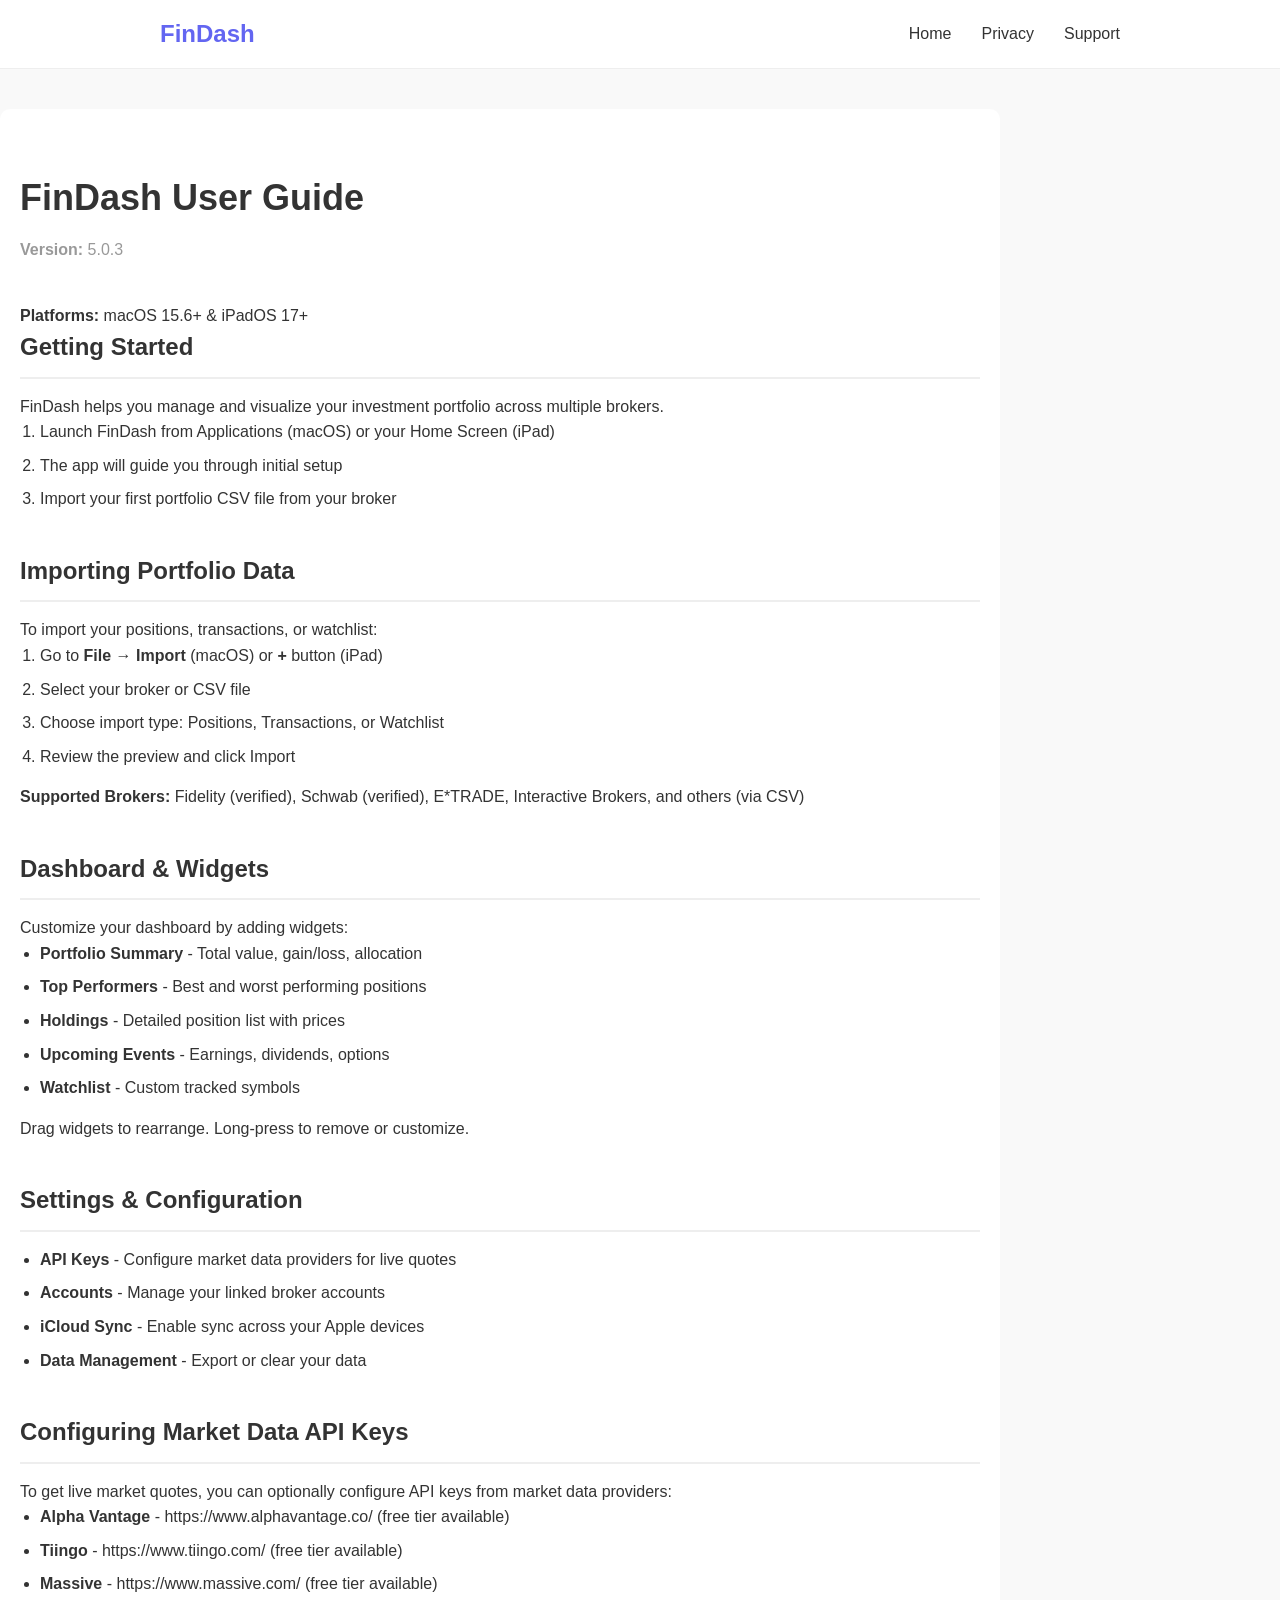
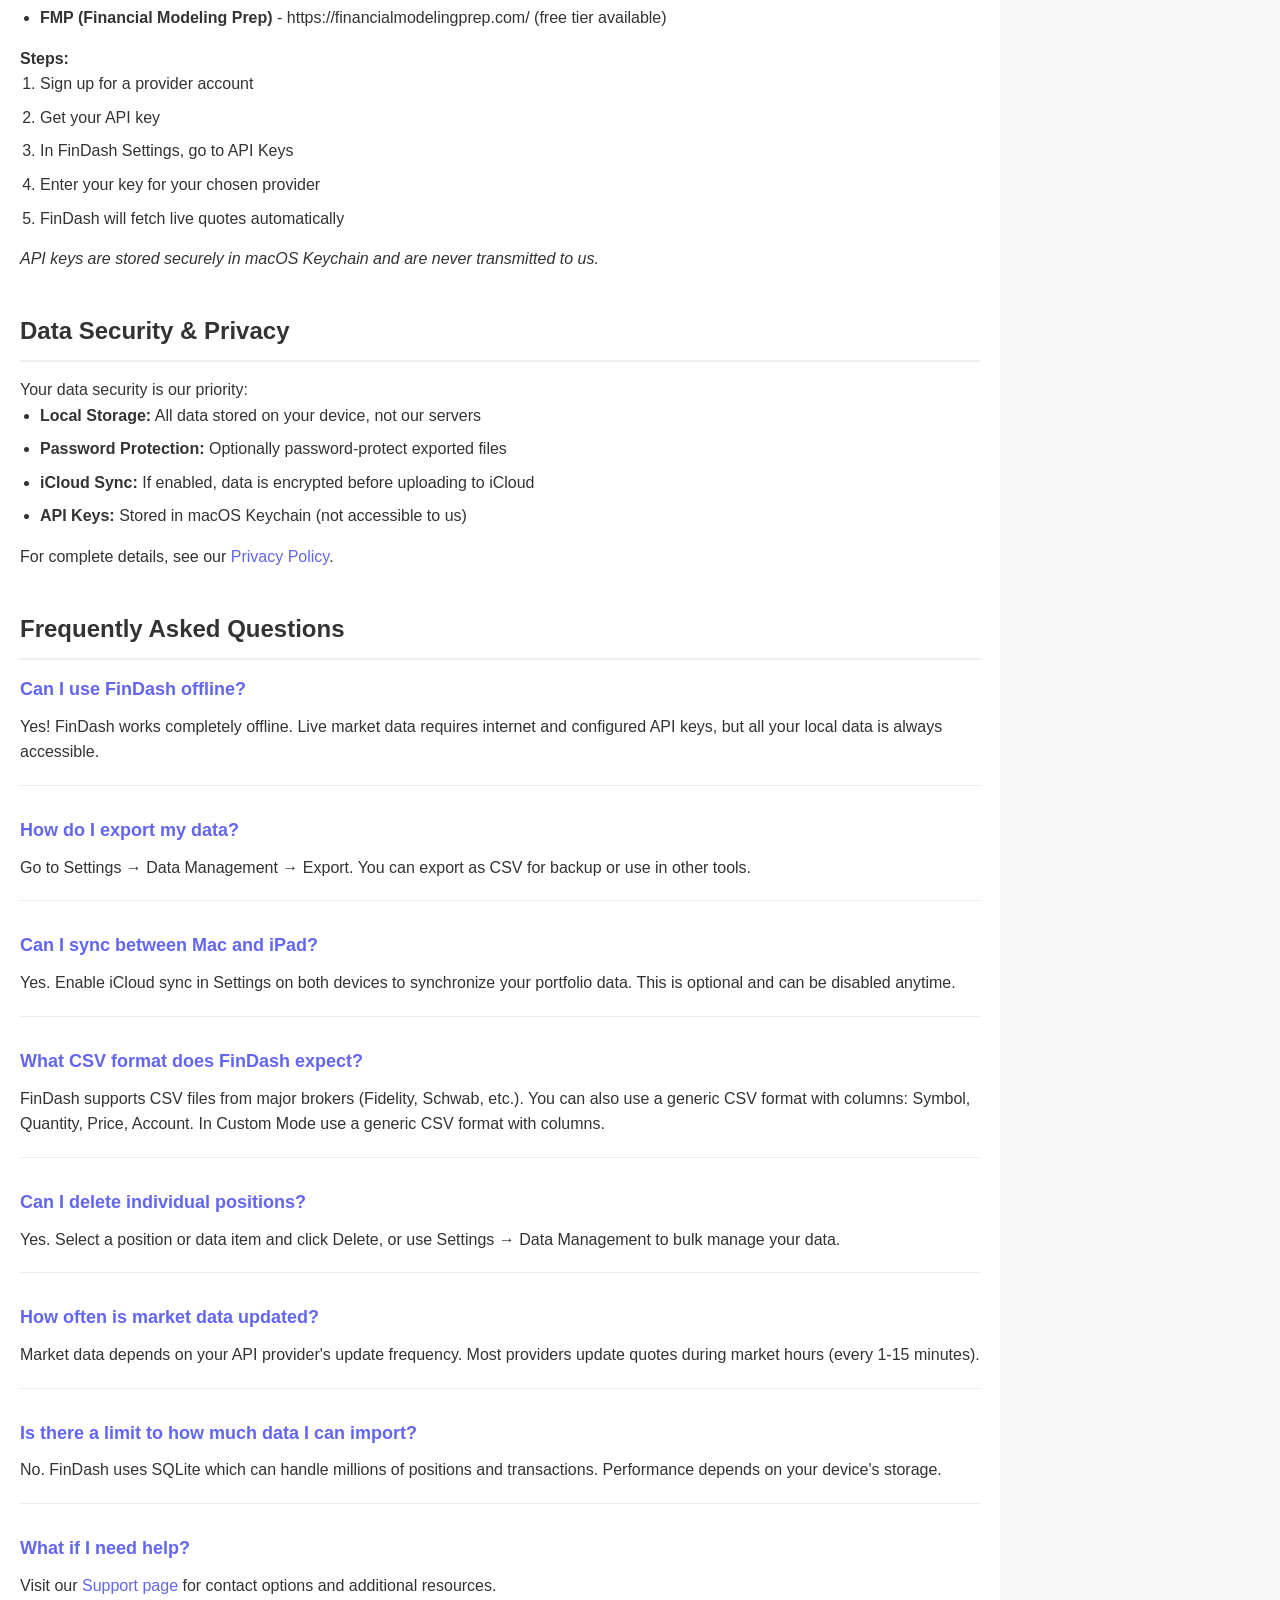
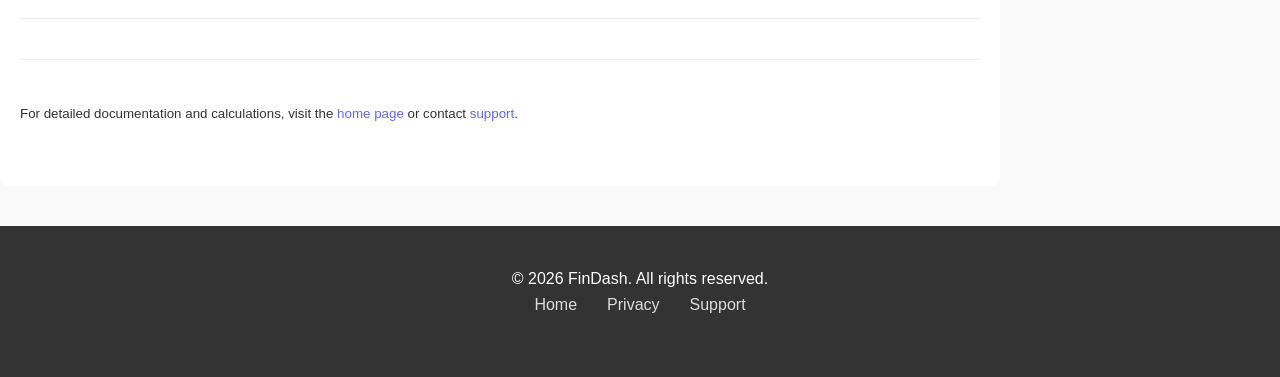
==== docs/guide.html @ 758f81ea "FinDash website" ====
<!DOCTYPE html>
<html lang="en">
<head>
    <meta charset="UTF-8">
    <meta name="viewport" content="width=device-width, initial-scale=1.0">
    <title>User Guide - FinDash</title>
    <link rel="icon" type="image/png" href="assets/findash-icon.png">
    <link rel="stylesheet" href="style.css">
</head>
<body>
    <nav class="navbar">
        <div class="container">
            <h1 class="logo"><a href="index.html">FinDash</a></h1>
            <ul class="nav-links">
                <li><a href="index.html">Home</a></li>
                <li><a href="privacy.html">Privacy</a></li>
                <li><a href="support.html">Support</a></li>
            </ul>
        </div>
    </nav>

    <main class="container content">
        <h1>FinDash User Guide</h1>
        <p><strong>Version:</strong> 5.0.3</p>
        <p><strong>Platforms:</strong> macOS 15.6+ &amp; iPadOS 17+</p>

        <section id="getting-started">
            <h2>Getting Started</h2>
            <p>FinDash helps you manage and visualize your investment portfolio across multiple brokers.</p>
            <ol>
                <li>Launch FinDash from Applications (macOS) or your Home Screen (iPad)</li>
                <li>The app will guide you through initial setup</li>
                <li>Import your first portfolio CSV file from your broker</li>
            </ol>
        </section>

        <section id="importing">
            <h2>Importing Portfolio Data</h2>
            <p>To import your positions, transactions, or watchlist:</p>
            <ol>
                <li>Go to <strong>File → Import</strong> (macOS) or <strong>+</strong> button (iPad)</li>
                <li>Select your broker or CSV file</li>
                <li>Choose import type: Positions, Transactions, or Watchlist</li>
                <li>Review the preview and click Import</li>
            </ol>
            <p><strong>Supported Brokers:</strong> Fidelity (verified), Schwab (verified), E*TRADE, Interactive Brokers, and others (via CSV)</p>
        </section>

        <section id="dashboard">
            <h2>Dashboard & Widgets</h2>
            <p>Customize your dashboard by adding widgets:</p>
            <ul>
                <li><strong>Portfolio Summary</strong> - Total value, gain/loss, allocation</li>
                <li><strong>Top Performers</strong> - Best and worst performing positions</li>
                <li><strong>Holdings</strong> - Detailed position list with prices</li>
                <li><strong>Upcoming Events</strong> - Earnings, dividends, options</li>
                <li><strong>Watchlist</strong> - Custom tracked symbols</li>
            </ul>
            <p>Drag widgets to rearrange. Long-press to remove or customize.</p>
        </section>

        <section id="settings">
            <h2>Settings & Configuration</h2>
            <ul>
                <li><strong>API Keys</strong> - Configure market data providers for live quotes</li>
                <li><strong>Accounts</strong> - Manage your linked broker accounts</li>
                <li><strong>iCloud Sync</strong> - Enable sync across your Apple devices</li>
                <li><strong>Data Management</strong> - Export or clear your data</li>
            </ul>
        </section>

        <section id="api-keys">
            <h2>Configuring Market Data API Keys</h2>
            <p>To get live market quotes, you can optionally configure API keys from market data providers:</p>
            <ul>
                <li><strong>Alpha Vantage</strong> - https://www.alphavantage.co/ (free tier available)</li>
                <li><strong>Tiingo</strong> - https://www.tiingo.com/ (free tier available)</li>
                <li><strong>Massive</strong> - https://www.massive.com/ (free tier available)</li>
                <li><strong>FMP (Financial Modeling Prep)</strong> - https://financialmodelingprep.com/ (free tier available)</li>
            </ul>
            <p><strong>Steps:</strong></p>
            <ol>
                <li>Sign up for a provider account</li>
                <li>Get your API key</li>
                <li>In FinDash Settings, go to API Keys</li>
                <li>Enter your key for your chosen provider</li>
                <li>FinDash will fetch live quotes automatically</li>
            </ol>
            <p><em>API keys are stored securely in macOS Keychain and are never transmitted to us.</em></p>
        </section>

        <section id="data-security">
            <h2>Data Security & Privacy</h2>
            <p>Your data security is our priority:</p>
            <ul>
                <li><strong>Local Storage:</strong> All data stored on your device, not our servers</li>
                <li><strong>Password Protection:</strong> Optionally password-protect exported files</li>
                <li><strong>iCloud Sync:</strong> If enabled, data is encrypted before uploading to iCloud</li>
                <li><strong>API Keys:</strong> Stored in macOS Keychain (not accessible to us)</li>
            </ul>
            <p>For complete details, see our <a href="privacy.html">Privacy Policy</a>.</p>
        </section>

        <section id="faq">
            <h2>Frequently Asked Questions</h2>

            <div class="faq-item">
                <h3>Can I use FinDash offline?</h3>
                <p>Yes! FinDash works completely offline. Live market data requires internet and configured API keys, but all your local data is always accessible.</p>
            </div>

            <div class="faq-item">
                <h3>How do I export my data?</h3>
                <p>Go to Settings → Data Management → Export. You can export as CSV for backup or use in other tools.</p>
            </div>

            <div class="faq-item">
                <h3>Can I sync between Mac and iPad?</h3>
                <p>Yes. Enable iCloud sync in Settings on both devices to synchronize your portfolio data. This is optional and can be disabled anytime.</p>
            </div>

            <div class="faq-item">
                <h3>What CSV format does FinDash expect?</h3>
                <p>FinDash supports CSV files from major brokers (Fidelity, Schwab, etc.). You can also use a generic CSV format with columns: Symbol, Quantity, Price, Account. In Custom Mode use a generic CSV format with columns.</p>
            </div>

            <div class="faq-item">
                <h3>Can I delete individual positions?</h3>
                <p>Yes. Select a position or data item and click Delete, or use Settings → Data Management to bulk manage your data.</p>
            </div>

            <div class="faq-item">
                <h3>How often is market data updated?</h3>
                <p>Market data depends on your API provider's update frequency. Most providers update quotes during market hours (every 1-15 minutes).</p>
            </div>

            <div class="faq-item">
                <h3>Is there a limit to how much data I can import?</h3>
                <p>No. FinDash uses SQLite which can handle millions of positions and transactions. Performance depends on your device's storage.</p>
            </div>

            <div class="faq-item">
                <h3>What if I need help?</h3>
                <p>Visit our <a href="support.html">Support page</a> for contact options and additional resources.</p>
            </div>
        </section>

        <hr>

        <p><small>For detailed documentation and calculations, visit the <a href="index.html">home page</a> or contact <a href="support.html">support</a>.</small></p>
    </main>

    <footer>
        <div class="container">
            <p>&copy; 2026 FinDash. All rights reserved.</p>
            <ul class="footer-links">
                <li><a href="index.html">Home</a></li>
                <li><a href="privacy.html">Privacy</a></li>
                <li><a href="support.html">Support</a></li>
            </ul>
        </div>
    </footer>
</body>
</html>
---- docs/style.css ----
/* Reset & Base Styles */
* {
    margin: 0;
    padding: 0;
    box-sizing: border-box;
}

body {
    font-family: -apple-system, BlinkMacSystemFont, 'Segoe UI', Roboto, sans-serif;
    line-height: 1.6;
    color: #333;
    background-color: #f9f9f9;
}

a {
    color: #6366f1;
    text-decoration: none;
}

a:hover {
    text-decoration: underline;
}

/* Container */
.container {
    max-width: 1000px;
    margin: 0 auto;
    padding: 0 20px;
}

/* Navbar */
.navbar {
    background: white;
    border-bottom: 1px solid #eee;
    position: sticky;
    top: 0;
    z-index: 100;
}

.navbar .container {
    display: flex;
    justify-content: space-between;
    align-items: center;
    padding: 15px 20px;
}

.navbar .logo {
    font-size: 24px;
    font-weight: 600;
    color: #6366f1;
}

.navbar .logo a {
    color: #6366f1;
}

.nav-links {
    display: flex;
    list-style: none;
    gap: 30px;
}

.nav-links a {
    color: #333;
    font-weight: 500;
}

/* Hero Section */
.hero {
    background: linear-gradient(135deg, #6366f1, #8b5cf6);
    color: white;
    padding: 80px 20px;
    text-align: center;
}

.hero .container {
    display: flex;
    flex-direction: column;
    align-items: center;
    gap: 20px;
}

.hero .icon {
    width: 120px;
    height: 120px;
    border-radius: 20px;
}

.hero h1 {
    font-size: 48px;
    margin: 0;
}

.hero .tagline {
    font-size: 24px;
    margin: 10px 0;
    opacity: 0.95;
}

.hero .subtitle {
    font-size: 18px;
    opacity: 0.85;
}

/* CTA Buttons */
.cta-buttons,
.download-buttons {
    display: flex;
    gap: 15px;
    margin-top: 30px;
    justify-content: center;
    flex-wrap: wrap;
}

.btn {
    padding: 12px 30px;
    border-radius: 6px;
    font-weight: 600;
    font-size: 16px;
    cursor: pointer;
    border: none;
    display: inline-block;
    transition: all 0.3s ease;
}

.btn-primary {
    background: white;
    color: #6366f1;
}

.btn-primary:hover {
    background: #f0f0f0;
    text-decoration: none;
}

.btn-secondary {
    background: transparent;
    color: white;
    border: 2px solid white;
}

.btn-secondary:hover {
    background: rgba(255, 255, 255, 0.1);
    text-decoration: none;
}

/* Features Section */
.features {
    padding: 80px 20px;
    background: white;
}

.features h2,
.download h2 {
    text-align: center;
    font-size: 36px;
    margin-bottom: 50px;
}

.feature-grid {
    display: grid;
    grid-template-columns: repeat(auto-fit, minmax(300px, 1fr));
    gap: 30px;
}

.feature-card {
    background: #f9f9f9;
    padding: 30px;
    border-radius: 10px;
    border-left: 4px solid #6366f1;
}

.feature-card h3 {
    margin-bottom: 15px;
    color: #333;
}

.feature-card p {
    color: #666;
    line-height: 1.6;
}

/* Download Section */
.download {
    padding: 60px 20px;
    background: linear-gradient(135deg, #f9f9f9, #f0f0f0);
    text-align: center;
}

.download p {
    font-size: 18px;
    margin-bottom: 30px;
    color: #666;
}

.note {
    font-size: 14px;
    color: #999;
    margin-top: 20px;
}

/* Content */
.content {
    padding: 60px 20px;
    background: white;
    margin: 40px 0;
    border-radius: 10px;
}

.content h1 {
    font-size: 36px;
    margin-bottom: 10px;
}

.content > p:first-of-type {
    color: #999;
    margin-bottom: 40px;
}

.content section {
    margin-bottom: 40px;
}

.content h2 {
    font-size: 24px;
    margin-bottom: 15px;
    padding-bottom: 10px;
    border-bottom: 2px solid #eee;
}

.content h3 {
    font-size: 18px;
    margin-top: 20px;
    margin-bottom: 10px;
}

.content ul,
.content ol {
    margin-left: 20px;
    margin-bottom: 15px;
}

.content li {
    margin-bottom: 8px;
}

.content hr {
    border: none;
    border-top: 1px solid #eee;
    margin: 40px 0;
}

/* Contact Form */
.contact-form {
    background: #f9f9f9;
    padding: 30px;
    border-radius: 10px;
    max-width: 600px;
}

.form-group {
    margin-bottom: 20px;
    display: flex;
    flex-direction: column;
}

.form-group label {
    font-weight: 600;
    margin-bottom: 8px;
    color: #333;
}

.form-group input,
.form-group textarea {
    padding: 10px 15px;
    border: 1px solid #ddd;
    border-radius: 6px;
    font-size: 14px;
    font-family: inherit;
}

.form-group input:focus,
.form-group textarea:focus {
    outline: none;
    border-color: #6366f1;
    box-shadow: 0 0 0 3px rgba(99, 102, 241, 0.1);
}

.contact-form .btn {
    margin-top: 10px;
    align-self: flex-start;
}

/* FAQ */
.faq-item {
    margin-bottom: 30px;
    padding-bottom: 20px;
    border-bottom: 1px solid #eee;
}

.faq-item h3 {
    margin-top: 0;
    color: #6366f1;
}

/* Footer */
footer {
    background: #333;
    color: white;
    padding: 40px 20px;
    text-align: center;
}

footer .container {
    margin-bottom: 20px;
}

.footer-links {
    list-style: none;
    display: flex;
    justify-content: center;
    gap: 30px;
    flex-wrap: wrap;
}

.footer-links a {
    color: #ddd;
}

.footer-links a:hover {
    color: white;
    text-decoration: none;
}

/* Responsive */
@media (max-width: 768px) {
    .navbar .container {
        flex-direction: column;
        gap: 15px;
    }

    .nav-links {
        gap: 15px;
        font-size: 14px;
    }

    .hero h1 {
        font-size: 32px;
    }

    .hero .tagline {
        font-size: 18px;
    }

    .features h2,
    .download h2 {
        font-size: 28px;
    }

    .cta-buttons,
    .download-buttons {
        flex-direction: column;
    }

    .btn {
        width: 100%;
        text-align: center;
    }

    .content h2 {
        font-size: 20px;
    }

    .footer-links {
        gap: 15px;
    }
}
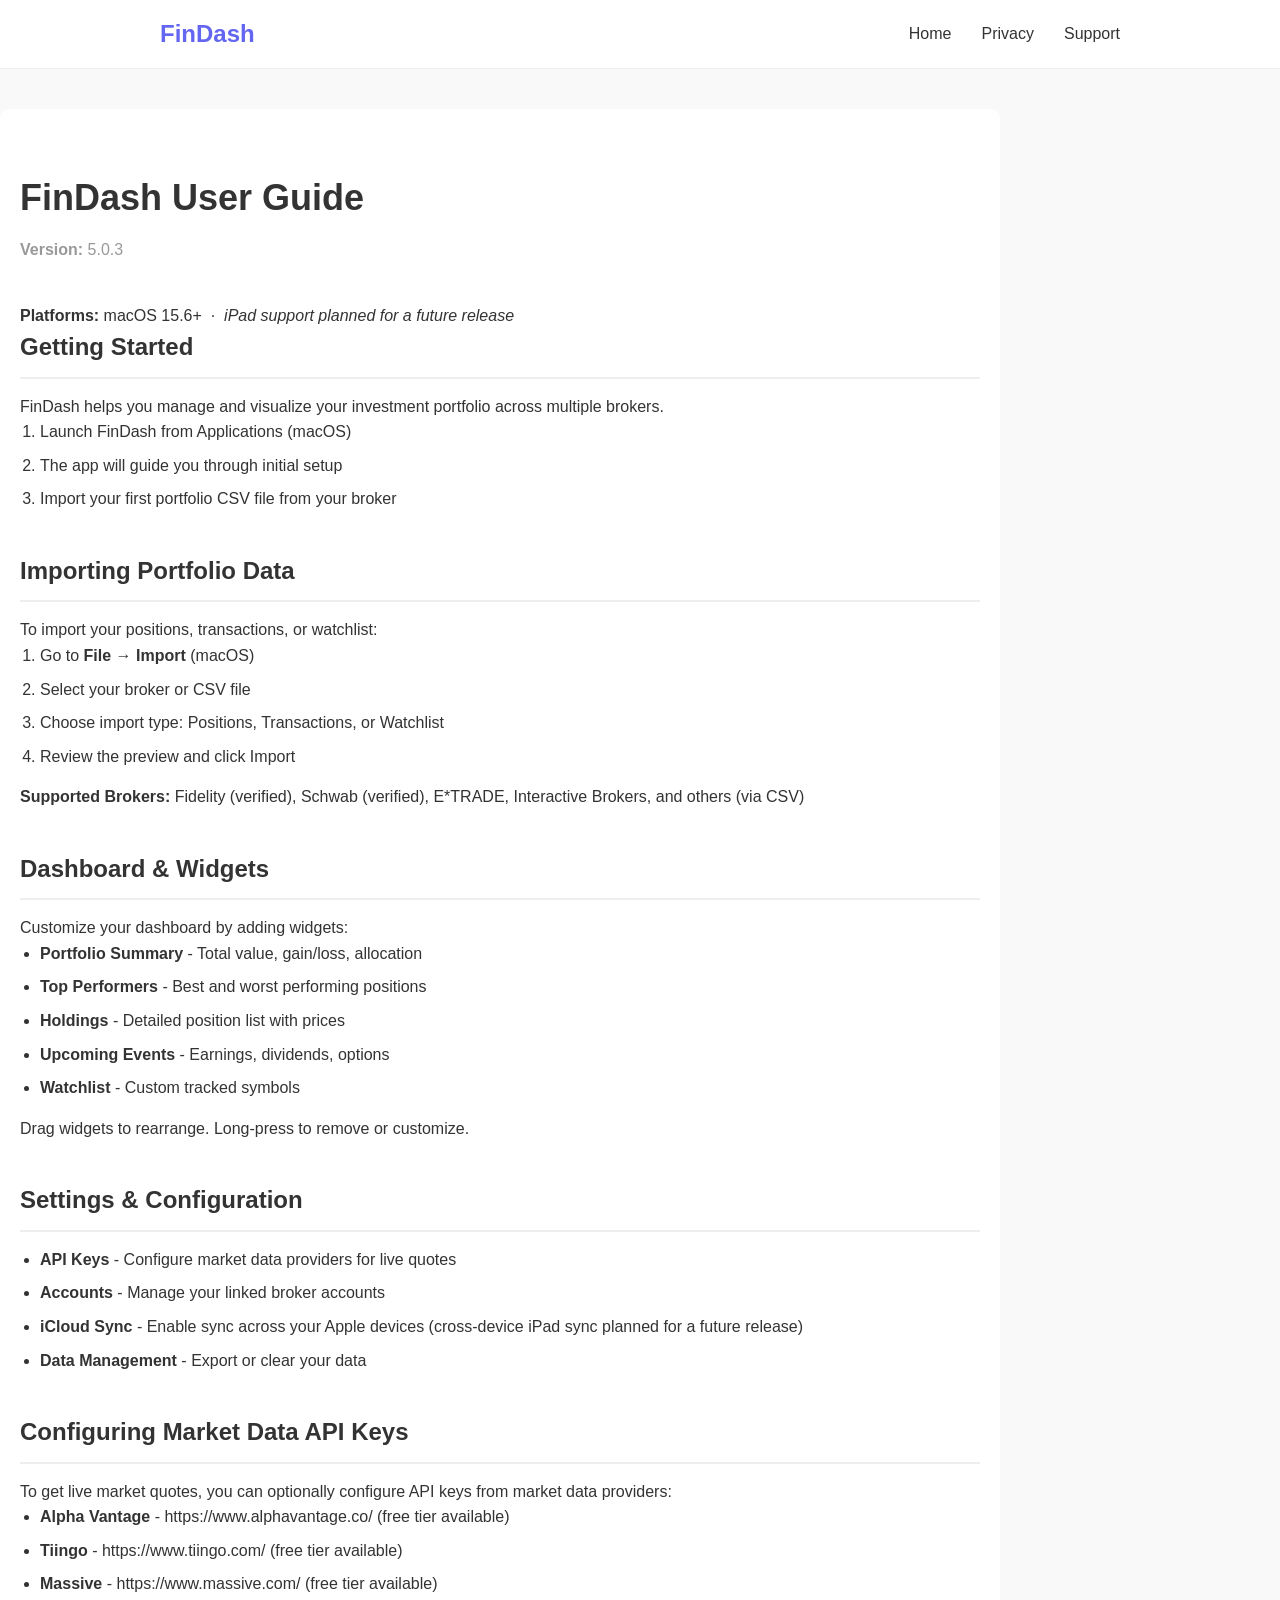
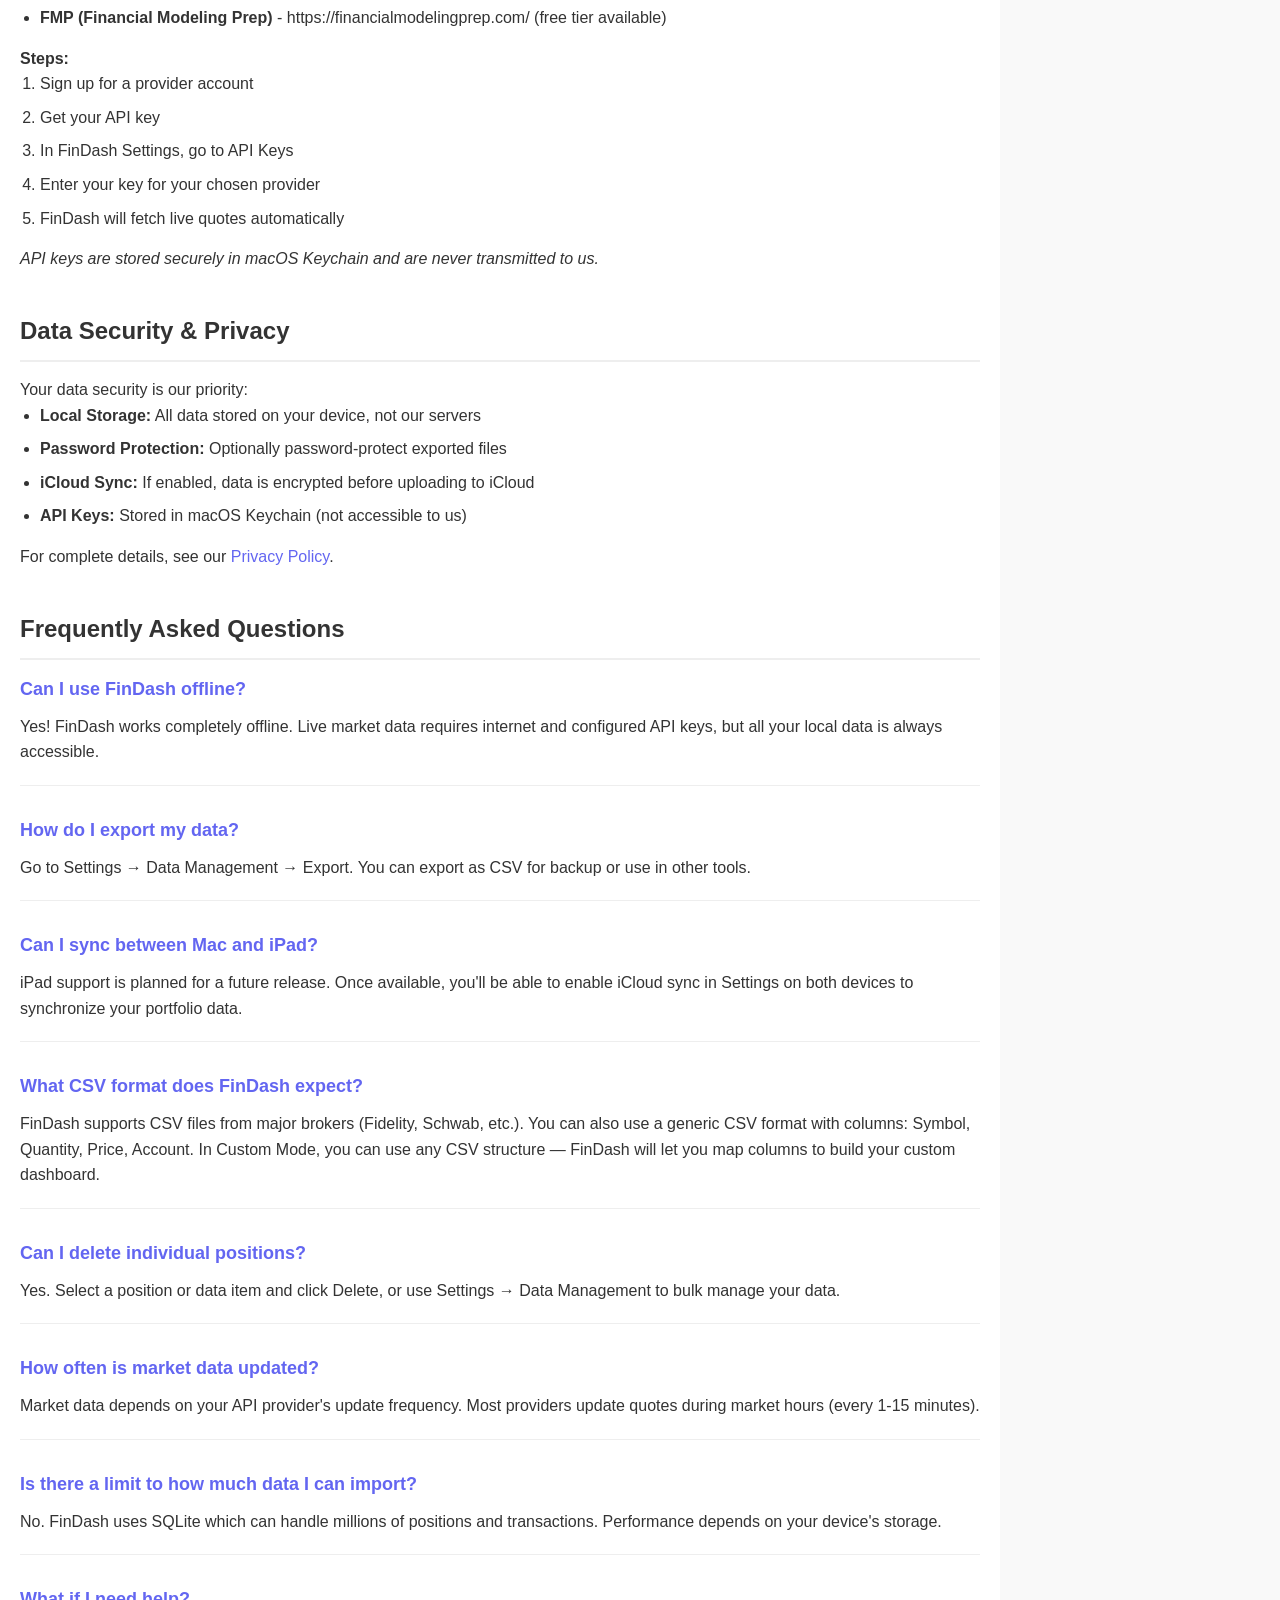
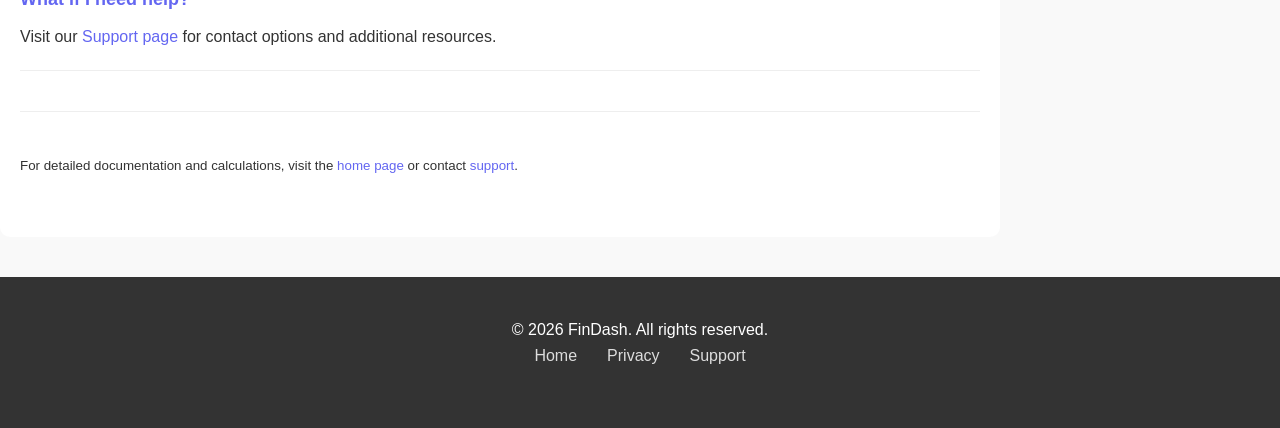
==== commit 02b495df: "Update Site" ====
--- a/docs/guide.html
+++ b/docs/guide.html
@@ -22,13 +22,13 @@
     <main class="container content">
         <h1>FinDash User Guide</h1>
         <p><strong>Version:</strong> 5.0.3</p>
-        <p><strong>Platforms:</strong> macOS 15.6+ &amp; iPadOS 17+</p>
+        <p><strong>Platforms:</strong> macOS 15.6+ &nbsp;·&nbsp; <em>iPad support planned for a future release</em></p>
 
         <section id="getting-started">
             <h2>Getting Started</h2>
             <p>FinDash helps you manage and visualize your investment portfolio across multiple brokers.</p>
             <ol>
-                <li>Launch FinDash from Applications (macOS) or your Home Screen (iPad)</li>
+                <li>Launch FinDash from Applications (macOS)</li>
                 <li>The app will guide you through initial setup</li>
                 <li>Import your first portfolio CSV file from your broker</li>
             </ol>
@@ -38,7 +38,7 @@
             <h2>Importing Portfolio Data</h2>
             <p>To import your positions, transactions, or watchlist:</p>
             <ol>
-                <li>Go to <strong>File → Import</strong> (macOS) or <strong>+</strong> button (iPad)</li>
+                <li>Go to <strong>File → Import</strong> (macOS)</li>
                 <li>Select your broker or CSV file</li>
                 <li>Choose import type: Positions, Transactions, or Watchlist</li>
                 <li>Review the preview and click Import</li>
@@ -64,7 +64,7 @@
             <ul>
                 <li><strong>API Keys</strong> - Configure market data providers for live quotes</li>
                 <li><strong>Accounts</strong> - Manage your linked broker accounts</li>
-                <li><strong>iCloud Sync</strong> - Enable sync across your Apple devices</li>
+                <li><strong>iCloud Sync</strong> - Enable sync across your Apple devices (cross-device iPad sync planned for a future release)</li>
                 <li><strong>Data Management</strong> - Export or clear your data</li>
             </ul>
         </section>
@@ -116,12 +116,12 @@
 
             <div class="faq-item">
                 <h3>Can I sync between Mac and iPad?</h3>
-                <p>Yes. Enable iCloud sync in Settings on both devices to synchronize your portfolio data. This is optional and can be disabled anytime.</p>
+                <p>iPad support is planned for a future release. Once available, you'll be able to enable iCloud sync in Settings on both devices to synchronize your portfolio data.</p>
             </div>
 
             <div class="faq-item">
                 <h3>What CSV format does FinDash expect?</h3>
-                <p>FinDash supports CSV files from major brokers (Fidelity, Schwab, etc.). You can also use a generic CSV format with columns: Symbol, Quantity, Price, Account. In Custom Mode use a generic CSV format with columns.</p>
+                <p>FinDash supports CSV files from major brokers (Fidelity, Schwab, etc.). You can also use a generic CSV format with columns: Symbol, Quantity, Price, Account. In Custom Mode, you can use any CSV structure — FinDash will let you map columns to build your custom dashboard.</p>
             </div>
 
             <div class="faq-item">
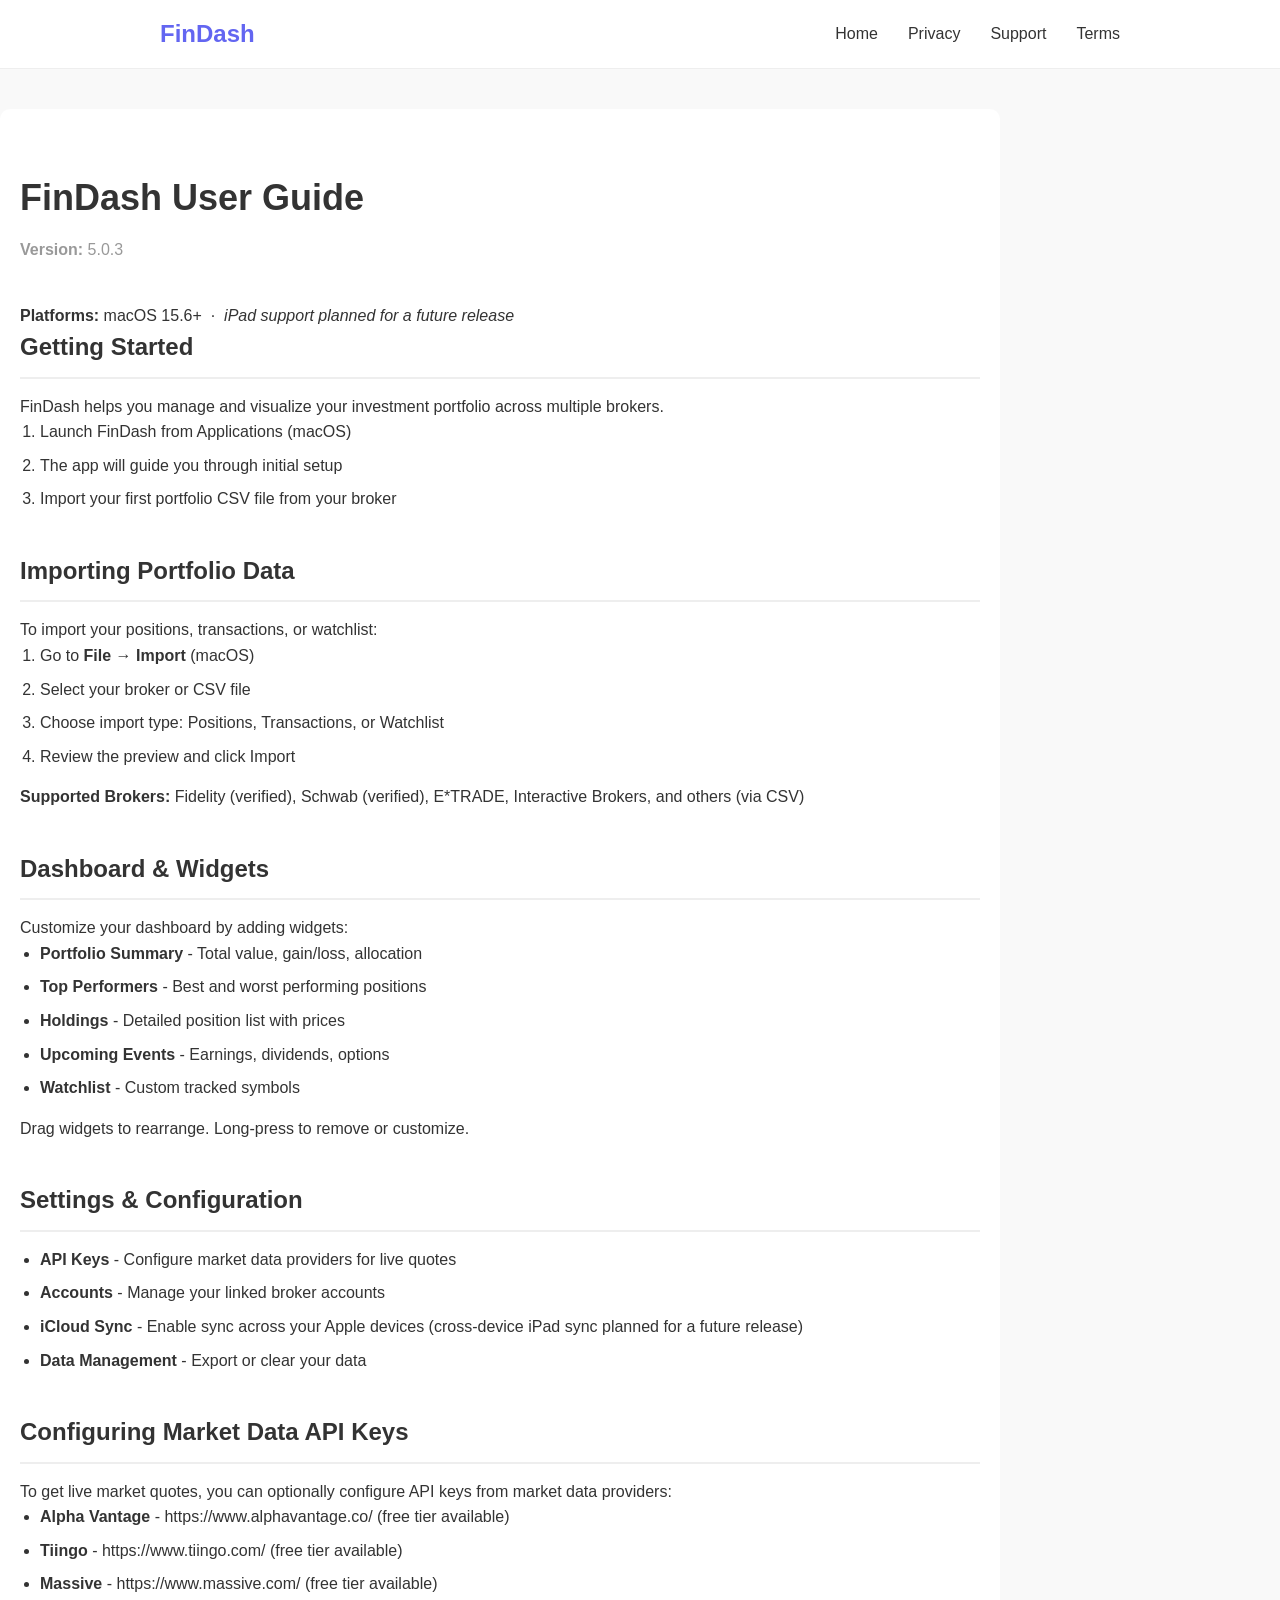
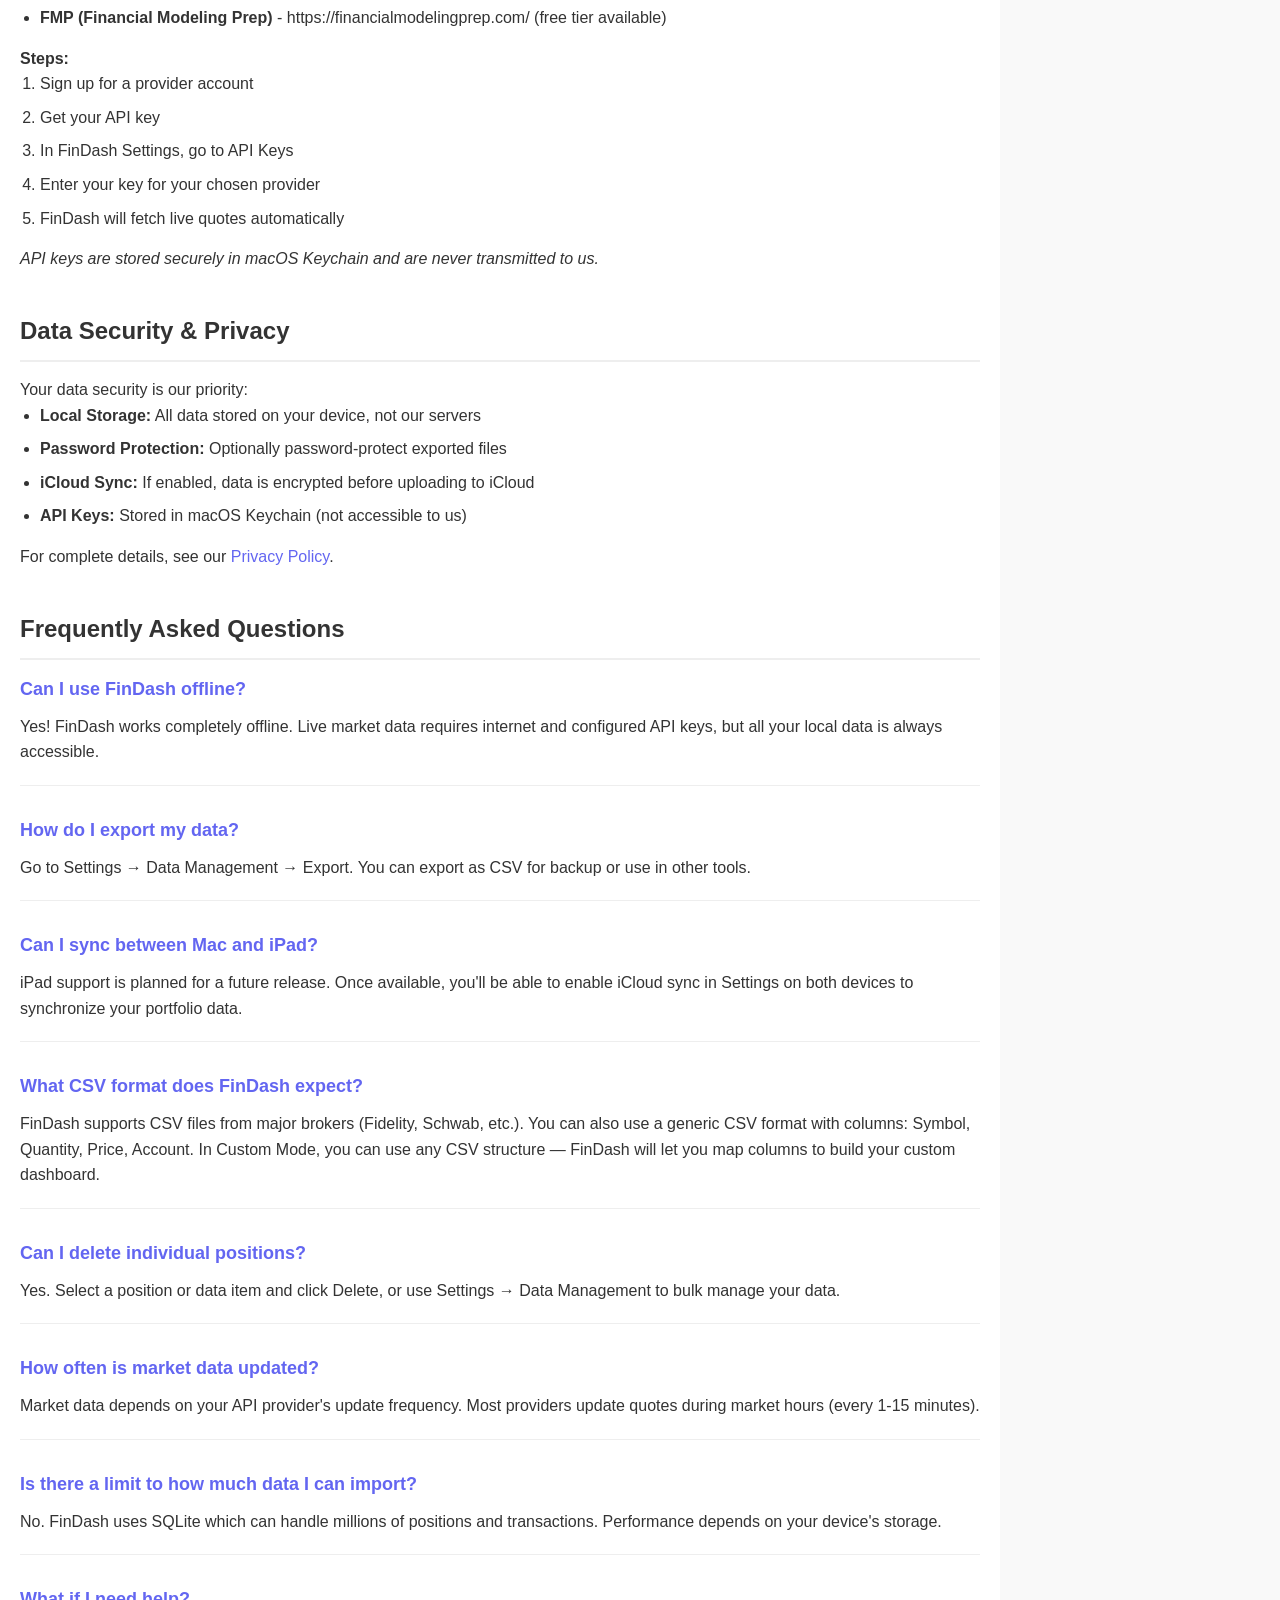
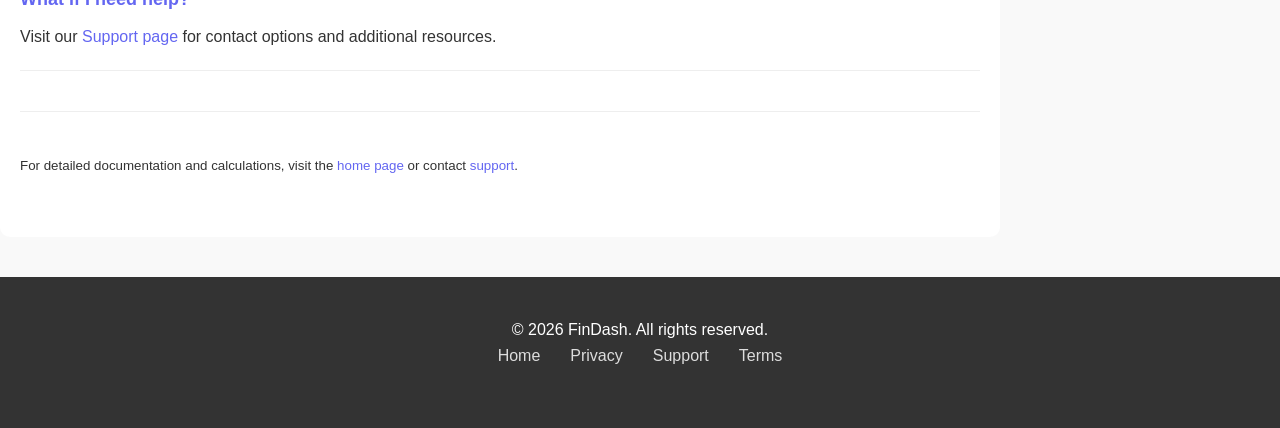
==== commit 69d43d7b: "EULA" ====
--- a/docs/guide.html
+++ b/docs/guide.html
@@ -15,6 +15,7 @@
                 <li><a href="index.html">Home</a></li>
                 <li><a href="privacy.html">Privacy</a></li>
                 <li><a href="support.html">Support</a></li>
+                <li><a href="terms.html">Terms</a></li>
             </ul>
         </div>
     </nav>
@@ -157,6 +158,7 @@
                 <li><a href="index.html">Home</a></li>
                 <li><a href="privacy.html">Privacy</a></li>
                 <li><a href="support.html">Support</a></li>
+                <li><a href="terms.html">Terms</a></li>
             </ul>
         </div>
     </footer>
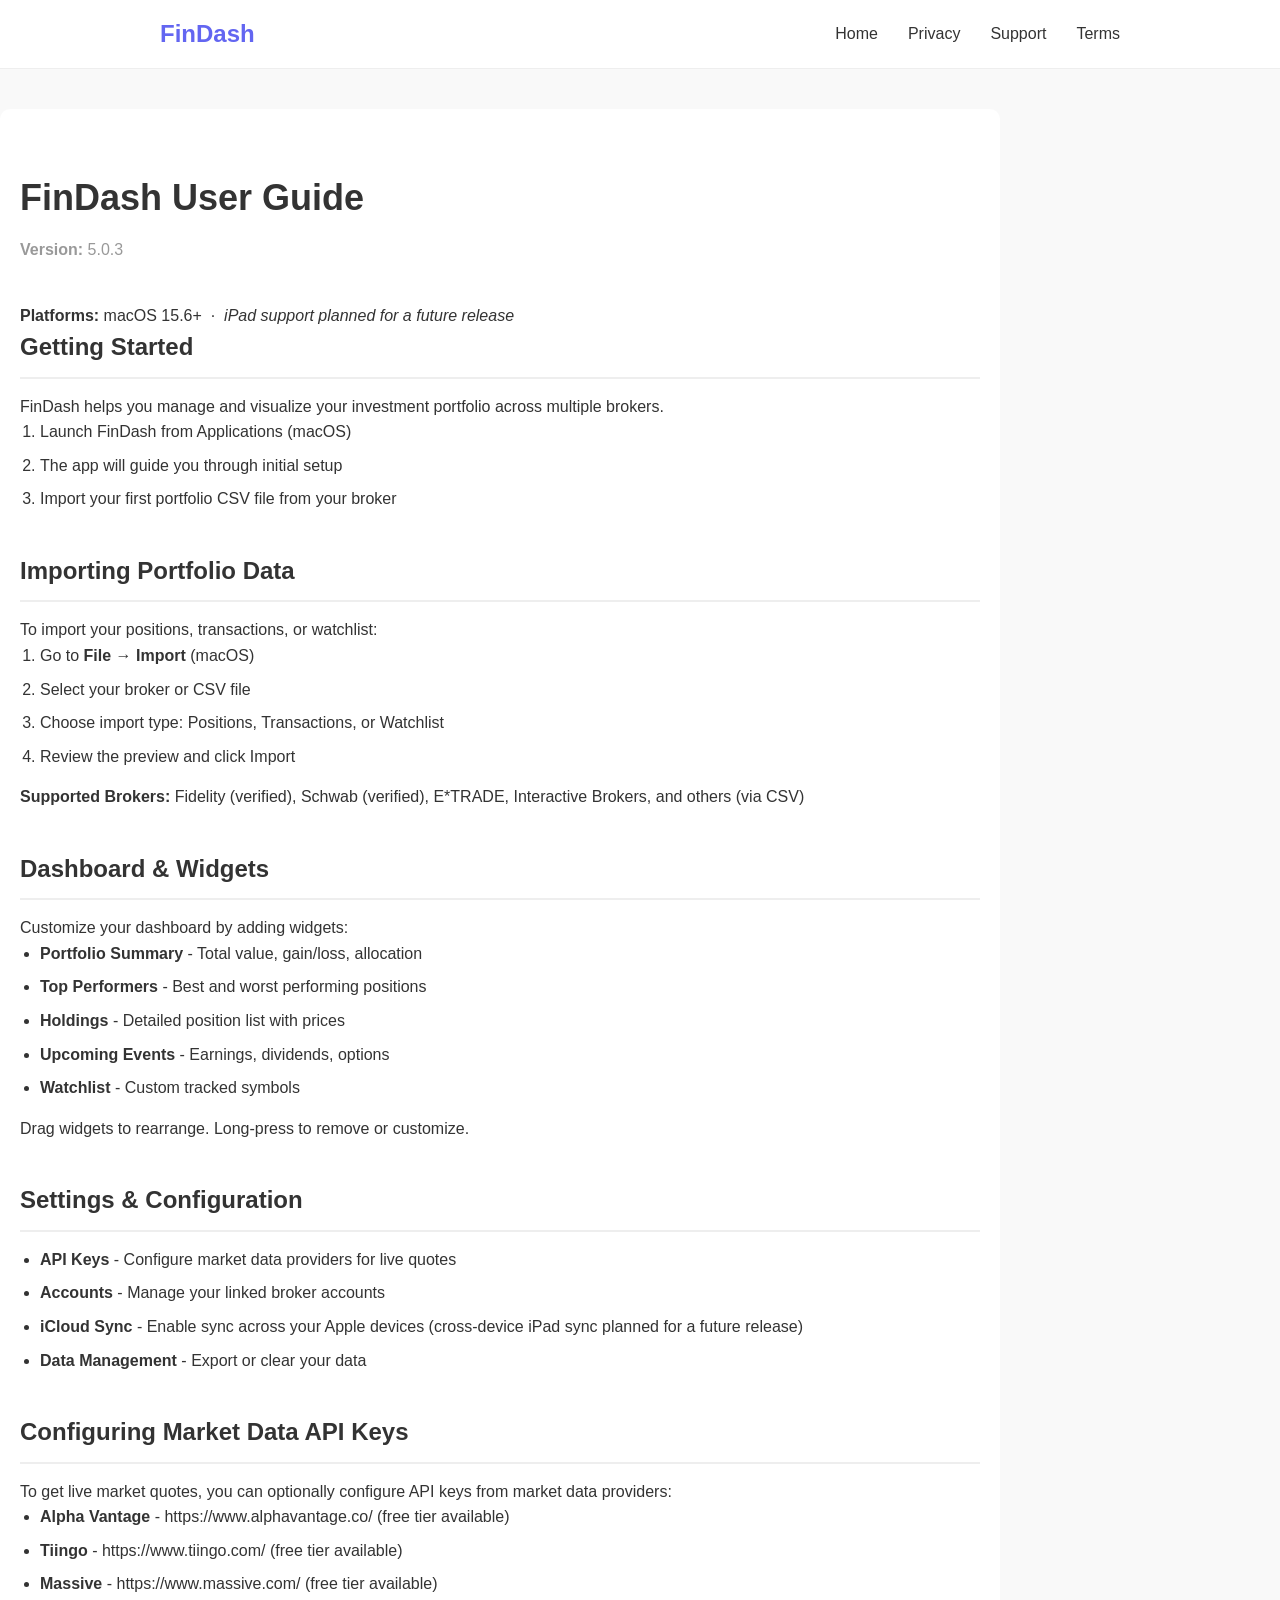
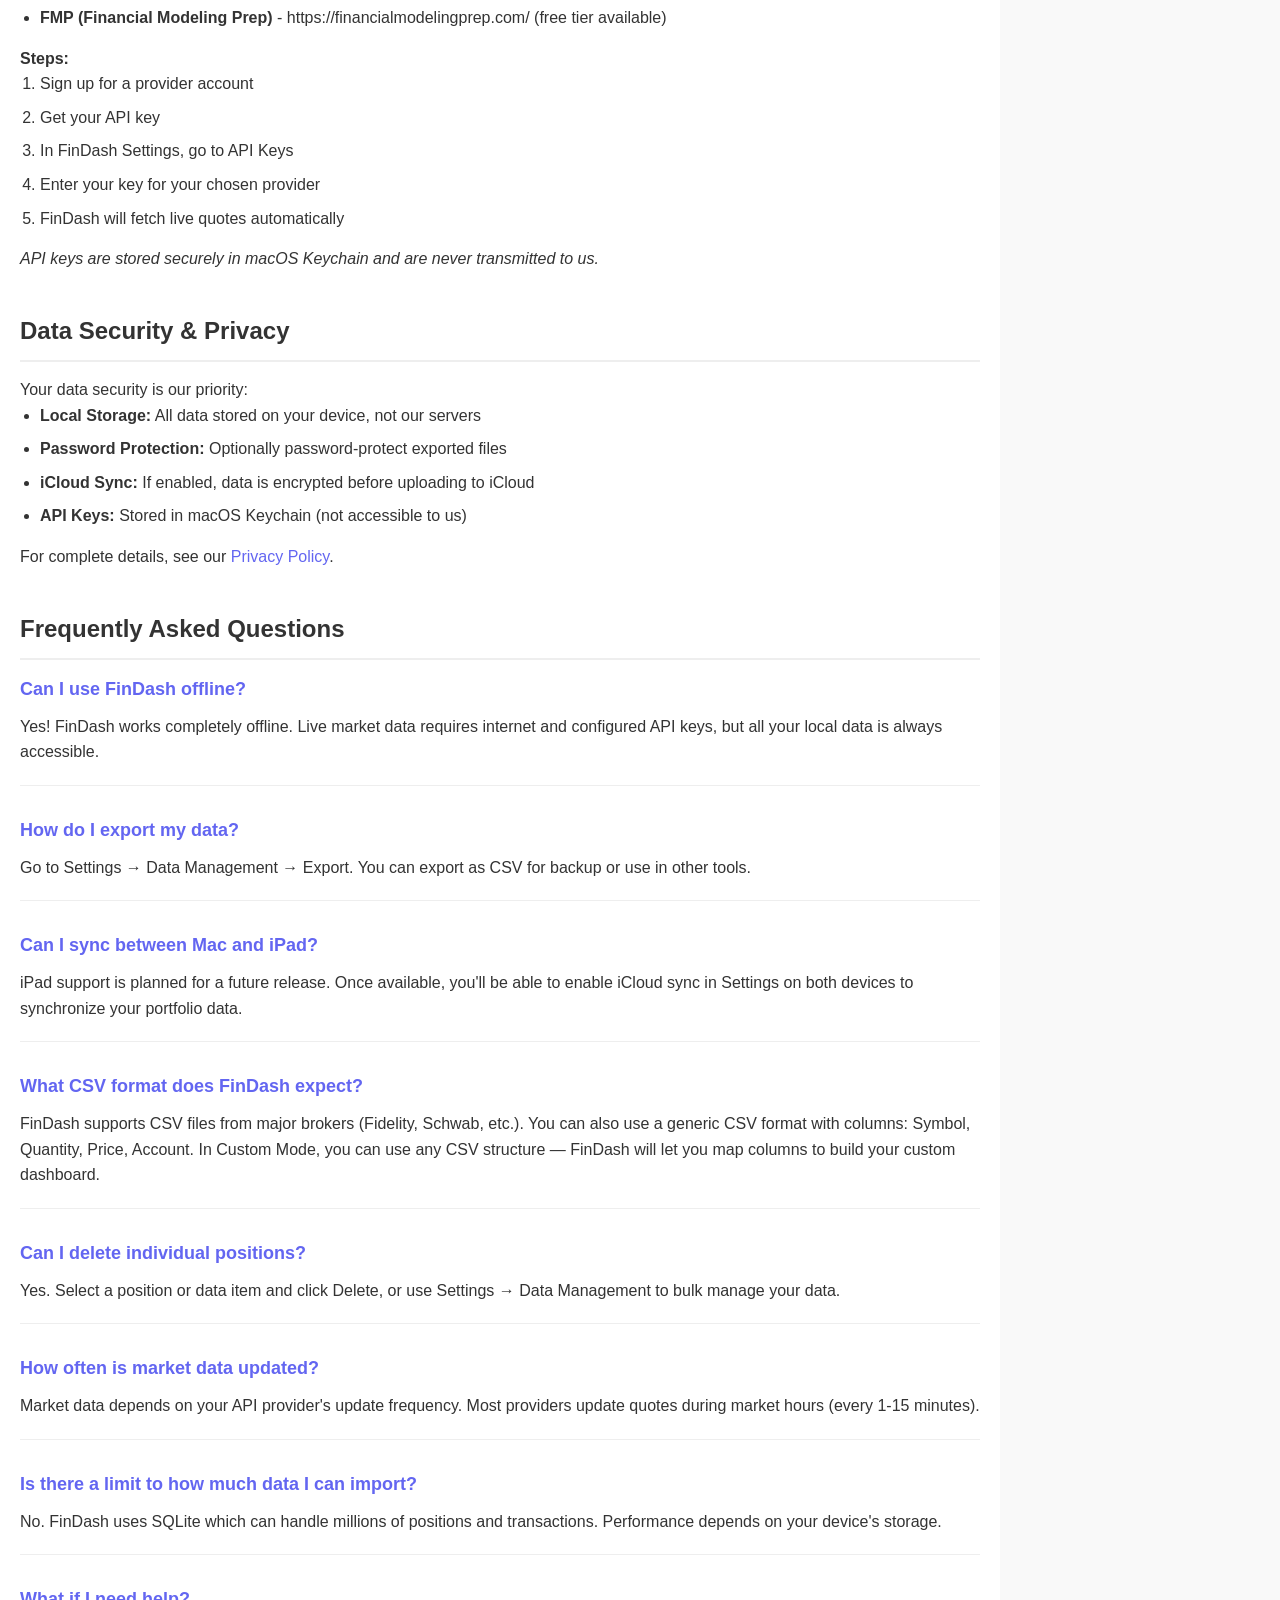
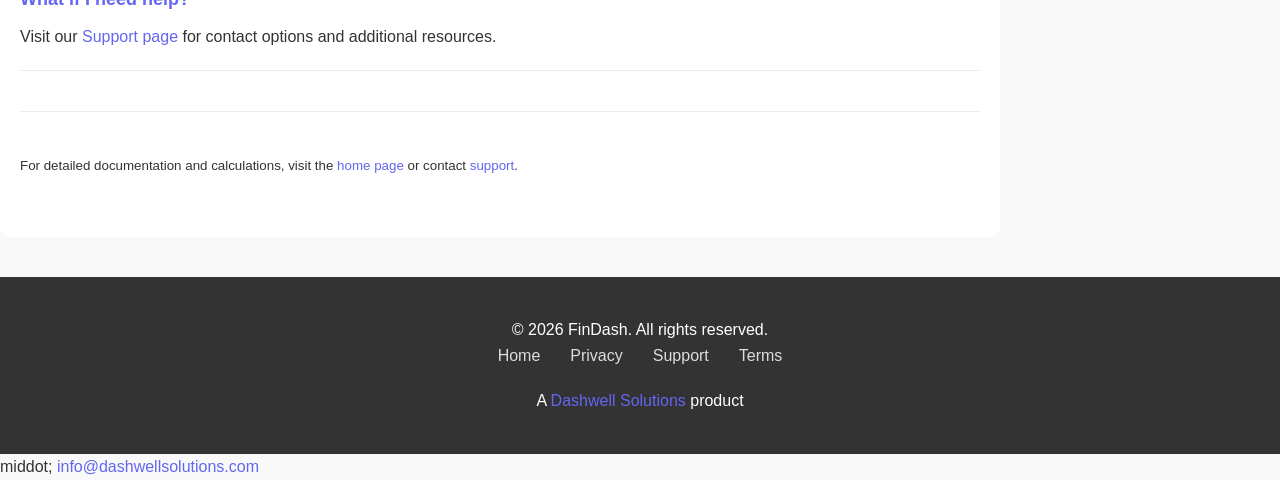
==== commit 132d84ac: "Update: dashwellsolutions.com branding + info@ contact email" ====
--- a/docs/guide.html
+++ b/docs/guide.html
@@ -161,6 +161,7 @@
                 <li><a href="terms.html">Terms</a></li>
             </ul>
         </div>
+                <p class="dashwell-brand">A <a href="https://dashwellsolutions.com">Dashwell Solutions</a> product </footer>middot; <a href="mailto:info@dashwellsolutions.com">info@dashwellsolutions.com</a></p>
     </footer>
 </body>
 </html>
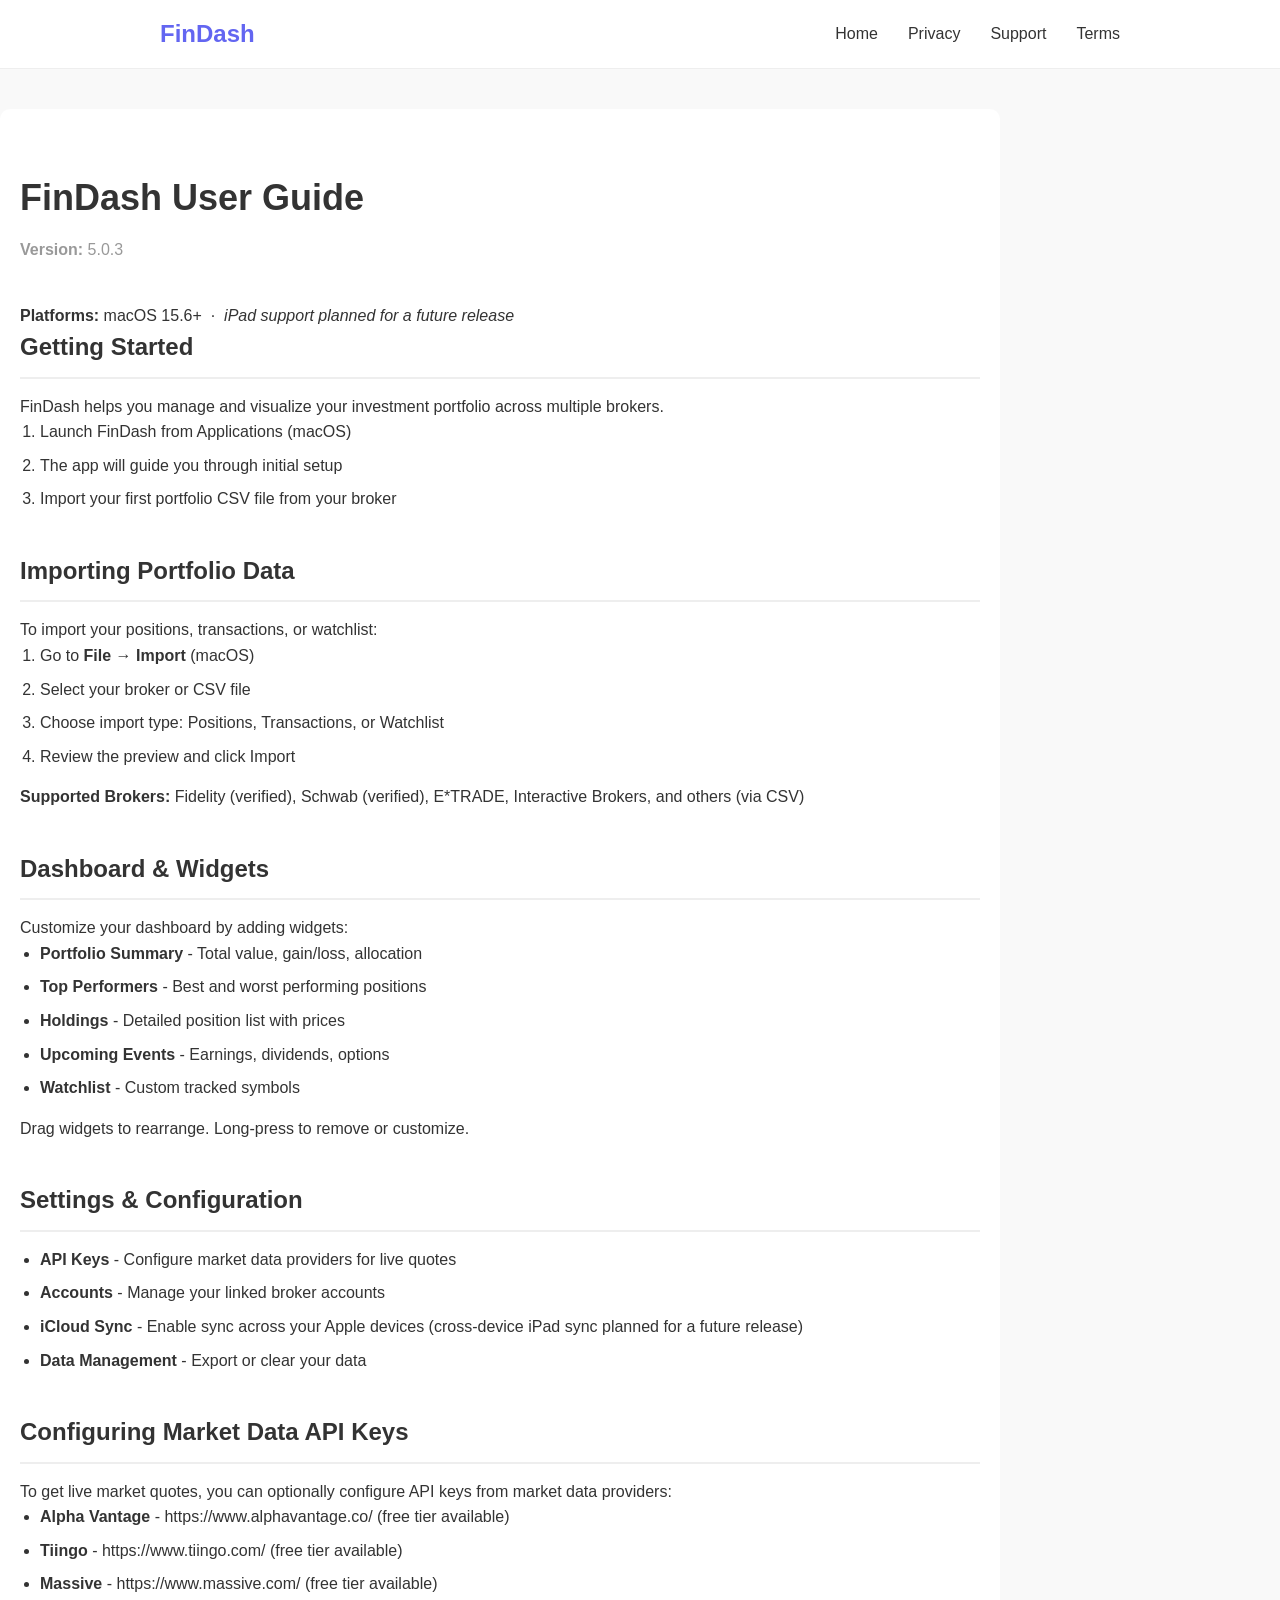
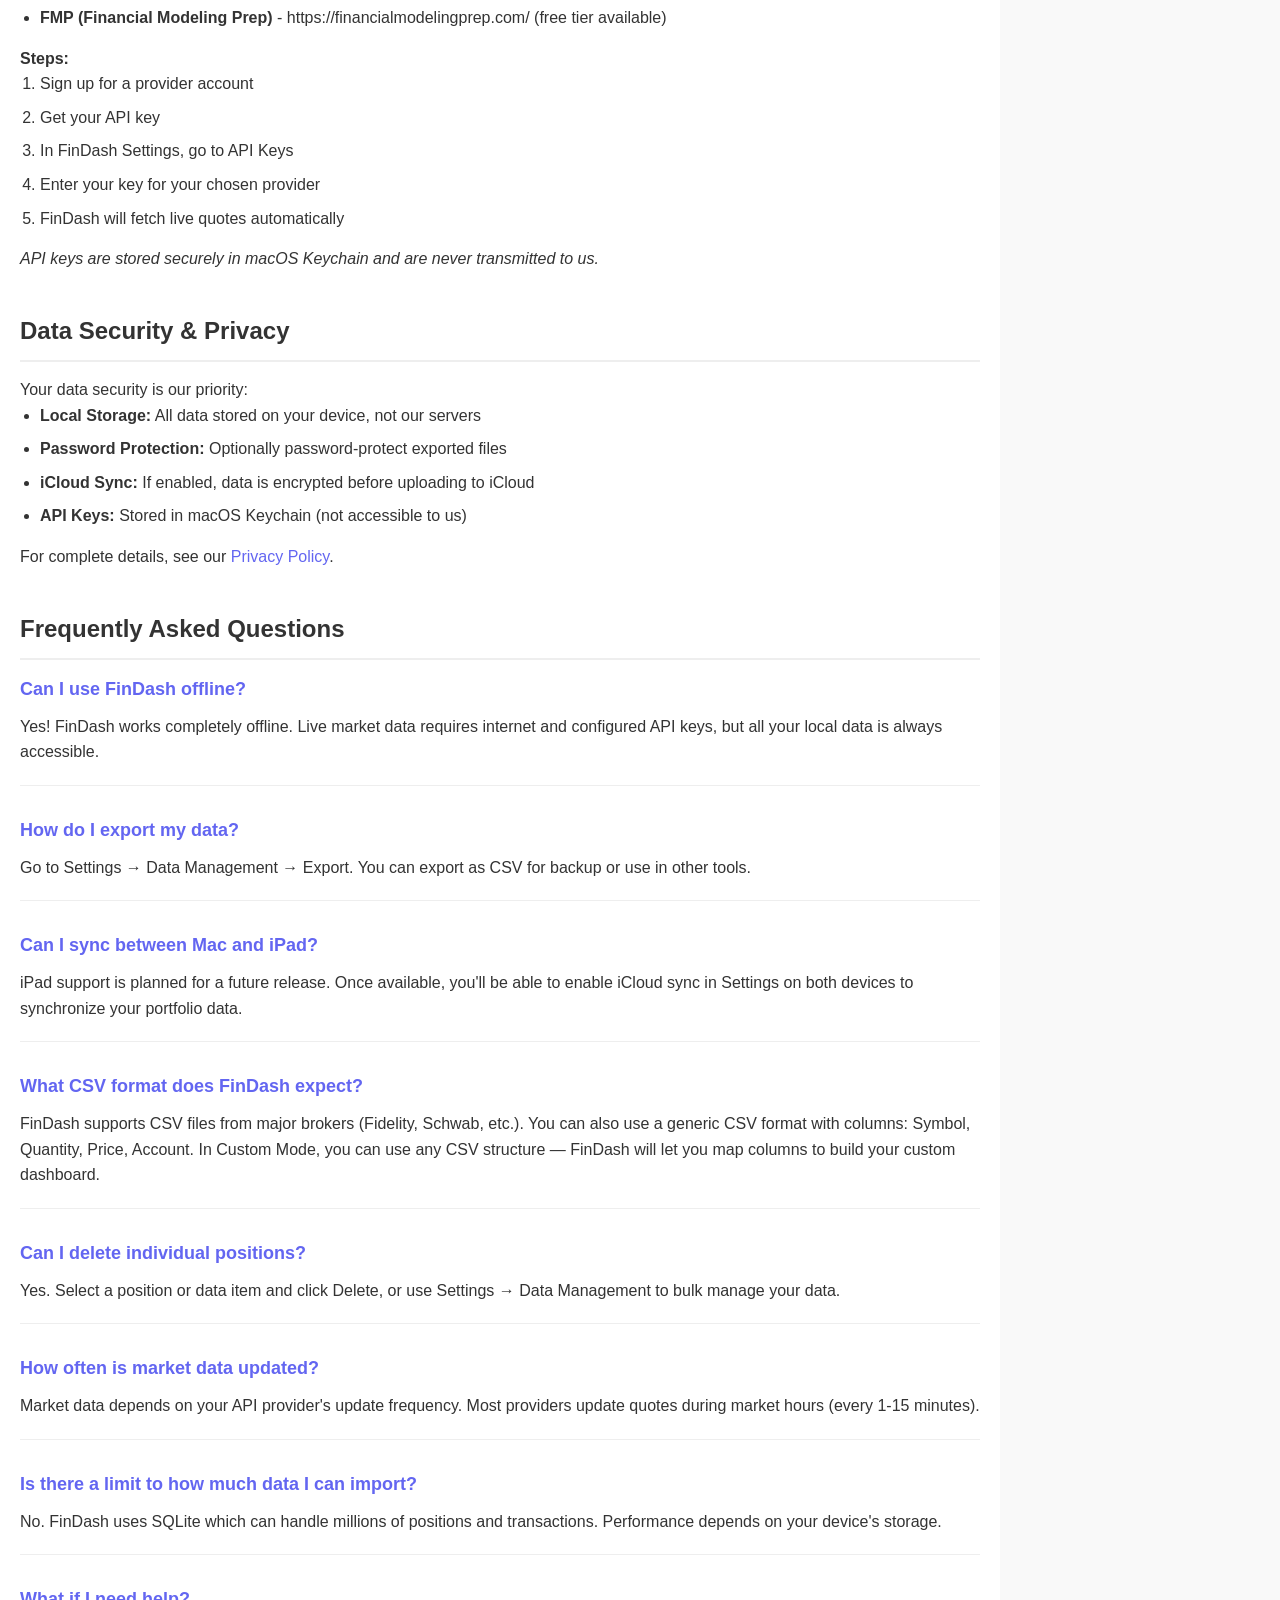
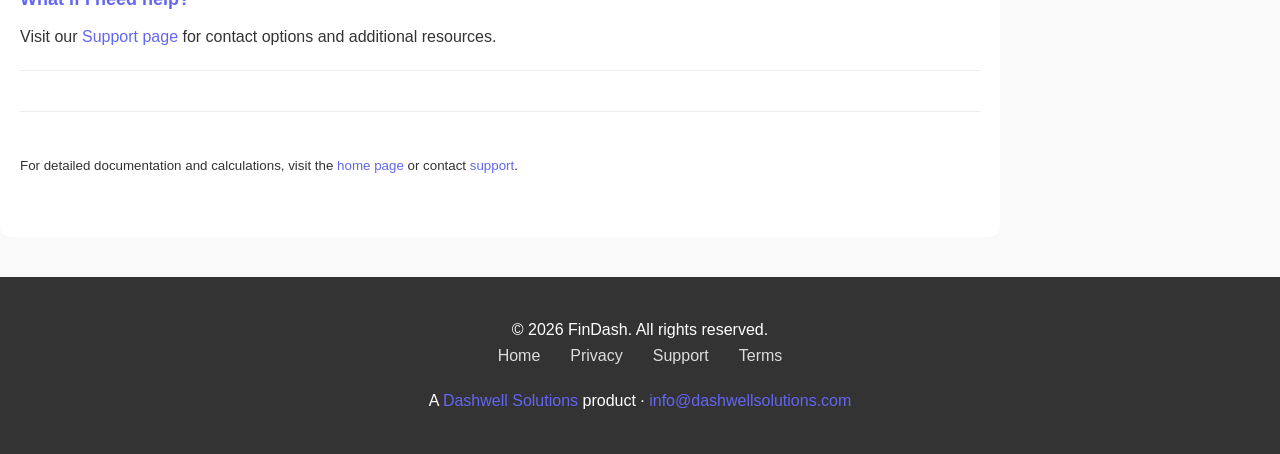
==== commit 61635af2: "Fix: restore &middot; in footer brand line" ====
--- a/docs/guide.html
+++ b/docs/guide.html
@@ -161,7 +161,7 @@
                 <li><a href="terms.html">Terms</a></li>
             </ul>
         </div>
-                <p class="dashwell-brand">A <a href="https://dashwellsolutions.com">Dashwell Solutions</a> product </footer>middot; <a href="mailto:info@dashwellsolutions.com">info@dashwellsolutions.com</a></p>
+                <p class="dashwell-brand">A <a href="https://dashwellsolutions.com">Dashwell Solutions</a> product &middot; <a href="mailto:info@dashwellsolutions.com">info@dashwellsolutions.com</a></p>
     </footer>
 </body>
 </html>
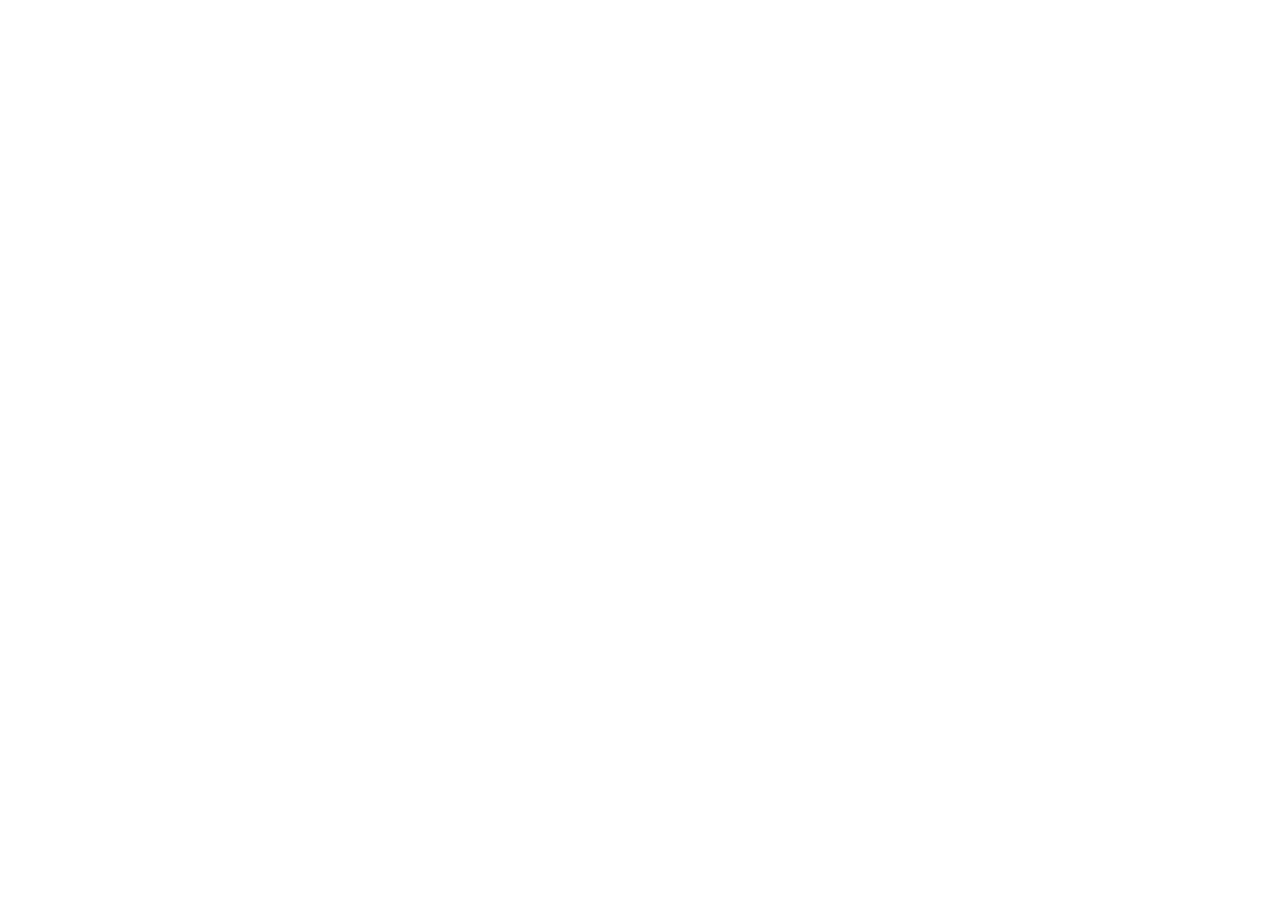
==== commit 9cd3056f: "Redirect GitHub Pages to dashwellsolutions.com WordPress URLs" ====
--- a/docs/guide.html
+++ b/docs/guide.html
@@ -2,166 +2,20 @@
 <html lang="en">
 <head>
     <meta charset="UTF-8">
-    <meta name="viewport" content="width=device-width, initial-scale=1.0">
-    <title>User Guide - FinDash</title>
-    <link rel="icon" type="image/png" href="assets/findash-icon.png">
-    <link rel="stylesheet" href="style.css">
+    <meta http-equiv="refresh" content="0; url=https://dashwellsolutions.com/findash/guide">
+    <link rel="canonical" href="https://dashwellsolutions.com/findash/guide">
+    <title>Redirecting to dashwellsolutions.com…</title>
+    <style>
+        body { font-family: -apple-system, sans-serif; text-align: center;
+               padding: 80px 20px; color: #555; }
+        a { color: #007AFF; }
+    </style>
 </head>
 <body>
-    <nav class="navbar">
-        <div class="container">
-            <h1 class="logo"><a href="index.html">FinDash</a></h1>
-            <ul class="nav-links">
-                <li><a href="index.html">Home</a></li>
-                <li><a href="privacy.html">Privacy</a></li>
-                <li><a href="support.html">Support</a></li>
-                <li><a href="terms.html">Terms</a></li>
-            </ul>
-        </div>
-    </nav>
-
-    <main class="container content">
-        <h1>FinDash User Guide</h1>
-        <p><strong>Version:</strong> 5.0.3</p>
-        <p><strong>Platforms:</strong> macOS 15.6+ &nbsp;·&nbsp; <em>iPad support planned for a future release</em></p>
-
-        <section id="getting-started">
-            <h2>Getting Started</h2>
-            <p>FinDash helps you manage and visualize your investment portfolio across multiple brokers.</p>
-            <ol>
-                <li>Launch FinDash from Applications (macOS)</li>
-                <li>The app will guide you through initial setup</li>
-                <li>Import your first portfolio CSV file from your broker</li>
-            </ol>
-        </section>
-
-        <section id="importing">
-            <h2>Importing Portfolio Data</h2>
-            <p>To import your positions, transactions, or watchlist:</p>
-            <ol>
-                <li>Go to <strong>File → Import</strong> (macOS)</li>
-                <li>Select your broker or CSV file</li>
-                <li>Choose import type: Positions, Transactions, or Watchlist</li>
-                <li>Review the preview and click Import</li>
-            </ol>
-            <p><strong>Supported Brokers:</strong> Fidelity (verified), Schwab (verified), E*TRADE, Interactive Brokers, and others (via CSV)</p>
-        </section>
-
-        <section id="dashboard">
-            <h2>Dashboard & Widgets</h2>
-            <p>Customize your dashboard by adding widgets:</p>
-            <ul>
-                <li><strong>Portfolio Summary</strong> - Total value, gain/loss, allocation</li>
-                <li><strong>Top Performers</strong> - Best and worst performing positions</li>
-                <li><strong>Holdings</strong> - Detailed position list with prices</li>
-                <li><strong>Upcoming Events</strong> - Earnings, dividends, options</li>
-                <li><strong>Watchlist</strong> - Custom tracked symbols</li>
-            </ul>
-            <p>Drag widgets to rearrange. Long-press to remove or customize.</p>
-        </section>
-
-        <section id="settings">
-            <h2>Settings & Configuration</h2>
-            <ul>
-                <li><strong>API Keys</strong> - Configure market data providers for live quotes</li>
-                <li><strong>Accounts</strong> - Manage your linked broker accounts</li>
-                <li><strong>iCloud Sync</strong> - Enable sync across your Apple devices (cross-device iPad sync planned for a future release)</li>
-                <li><strong>Data Management</strong> - Export or clear your data</li>
-            </ul>
-        </section>
-
-        <section id="api-keys">
-            <h2>Configuring Market Data API Keys</h2>
-            <p>To get live market quotes, you can optionally configure API keys from market data providers:</p>
-            <ul>
-                <li><strong>Alpha Vantage</strong> - https://www.alphavantage.co/ (free tier available)</li>
-                <li><strong>Tiingo</strong> - https://www.tiingo.com/ (free tier available)</li>
-                <li><strong>Massive</strong> - https://www.massive.com/ (free tier available)</li>
-                <li><strong>FMP (Financial Modeling Prep)</strong> - https://financialmodelingprep.com/ (free tier available)</li>
-            </ul>
-            <p><strong>Steps:</strong></p>
-            <ol>
-                <li>Sign up for a provider account</li>
-                <li>Get your API key</li>
-                <li>In FinDash Settings, go to API Keys</li>
-                <li>Enter your key for your chosen provider</li>
-                <li>FinDash will fetch live quotes automatically</li>
-            </ol>
-            <p><em>API keys are stored securely in macOS Keychain and are never transmitted to us.</em></p>
-        </section>
-
-        <section id="data-security">
-            <h2>Data Security & Privacy</h2>
-            <p>Your data security is our priority:</p>
-            <ul>
-                <li><strong>Local Storage:</strong> All data stored on your device, not our servers</li>
-                <li><strong>Password Protection:</strong> Optionally password-protect exported files</li>
-                <li><strong>iCloud Sync:</strong> If enabled, data is encrypted before uploading to iCloud</li>
-                <li><strong>API Keys:</strong> Stored in macOS Keychain (not accessible to us)</li>
-            </ul>
-            <p>For complete details, see our <a href="privacy.html">Privacy Policy</a>.</p>
-        </section>
-
-        <section id="faq">
-            <h2>Frequently Asked Questions</h2>
-
-            <div class="faq-item">
-                <h3>Can I use FinDash offline?</h3>
-                <p>Yes! FinDash works completely offline. Live market data requires internet and configured API keys, but all your local data is always accessible.</p>
-            </div>
-
-            <div class="faq-item">
-                <h3>How do I export my data?</h3>
-                <p>Go to Settings → Data Management → Export. You can export as CSV for backup or use in other tools.</p>
-            </div>
-
-            <div class="faq-item">
-                <h3>Can I sync between Mac and iPad?</h3>
-                <p>iPad support is planned for a future release. Once available, you'll be able to enable iCloud sync in Settings on both devices to synchronize your portfolio data.</p>
-            </div>
-
-            <div class="faq-item">
-                <h3>What CSV format does FinDash expect?</h3>
-                <p>FinDash supports CSV files from major brokers (Fidelity, Schwab, etc.). You can also use a generic CSV format with columns: Symbol, Quantity, Price, Account. In Custom Mode, you can use any CSV structure — FinDash will let you map columns to build your custom dashboard.</p>
-            </div>
-
-            <div class="faq-item">
-                <h3>Can I delete individual positions?</h3>
-                <p>Yes. Select a position or data item and click Delete, or use Settings → Data Management to bulk manage your data.</p>
-            </div>
-
-            <div class="faq-item">
-                <h3>How often is market data updated?</h3>
-                <p>Market data depends on your API provider's update frequency. Most providers update quotes during market hours (every 1-15 minutes).</p>
-            </div>
-
-            <div class="faq-item">
-                <h3>Is there a limit to how much data I can import?</h3>
-                <p>No. FinDash uses SQLite which can handle millions of positions and transactions. Performance depends on your device's storage.</p>
-            </div>
-
-            <div class="faq-item">
-                <h3>What if I need help?</h3>
-                <p>Visit our <a href="support.html">Support page</a> for contact options and additional resources.</p>
-            </div>
-        </section>
-
-        <hr>
-
-        <p><small>For detailed documentation and calculations, visit the <a href="index.html">home page</a> or contact <a href="support.html">support</a>.</small></p>
-    </main>
-
-    <footer>
-        <div class="container">
-            <p>&copy; 2026 FinDash. All rights reserved.</p>
-            <ul class="footer-links">
-                <li><a href="index.html">Home</a></li>
-                <li><a href="privacy.html">Privacy</a></li>
-                <li><a href="support.html">Support</a></li>
-                <li><a href="terms.html">Terms</a></li>
-            </ul>
-        </div>
-                <p class="dashwell-brand">A <a href="https://dashwellsolutions.com">Dashwell Solutions</a> product &middot; <a href="mailto:info@dashwellsolutions.com">info@dashwellsolutions.com</a></p>
-    </footer>
+    <script>window.location.replace("https://dashwellsolutions.com/findash/guide");</script>
+    <p>This page has moved to
+       <a href="https://dashwellsolutions.com/findash/guide">https://dashwellsolutions.com/findash/guide</a>.</p>
+    <p><small>If you are not redirected automatically,
+       <a href="https://dashwellsolutions.com/findash/guide">click here</a>.</small></p>
 </body>
 </html>
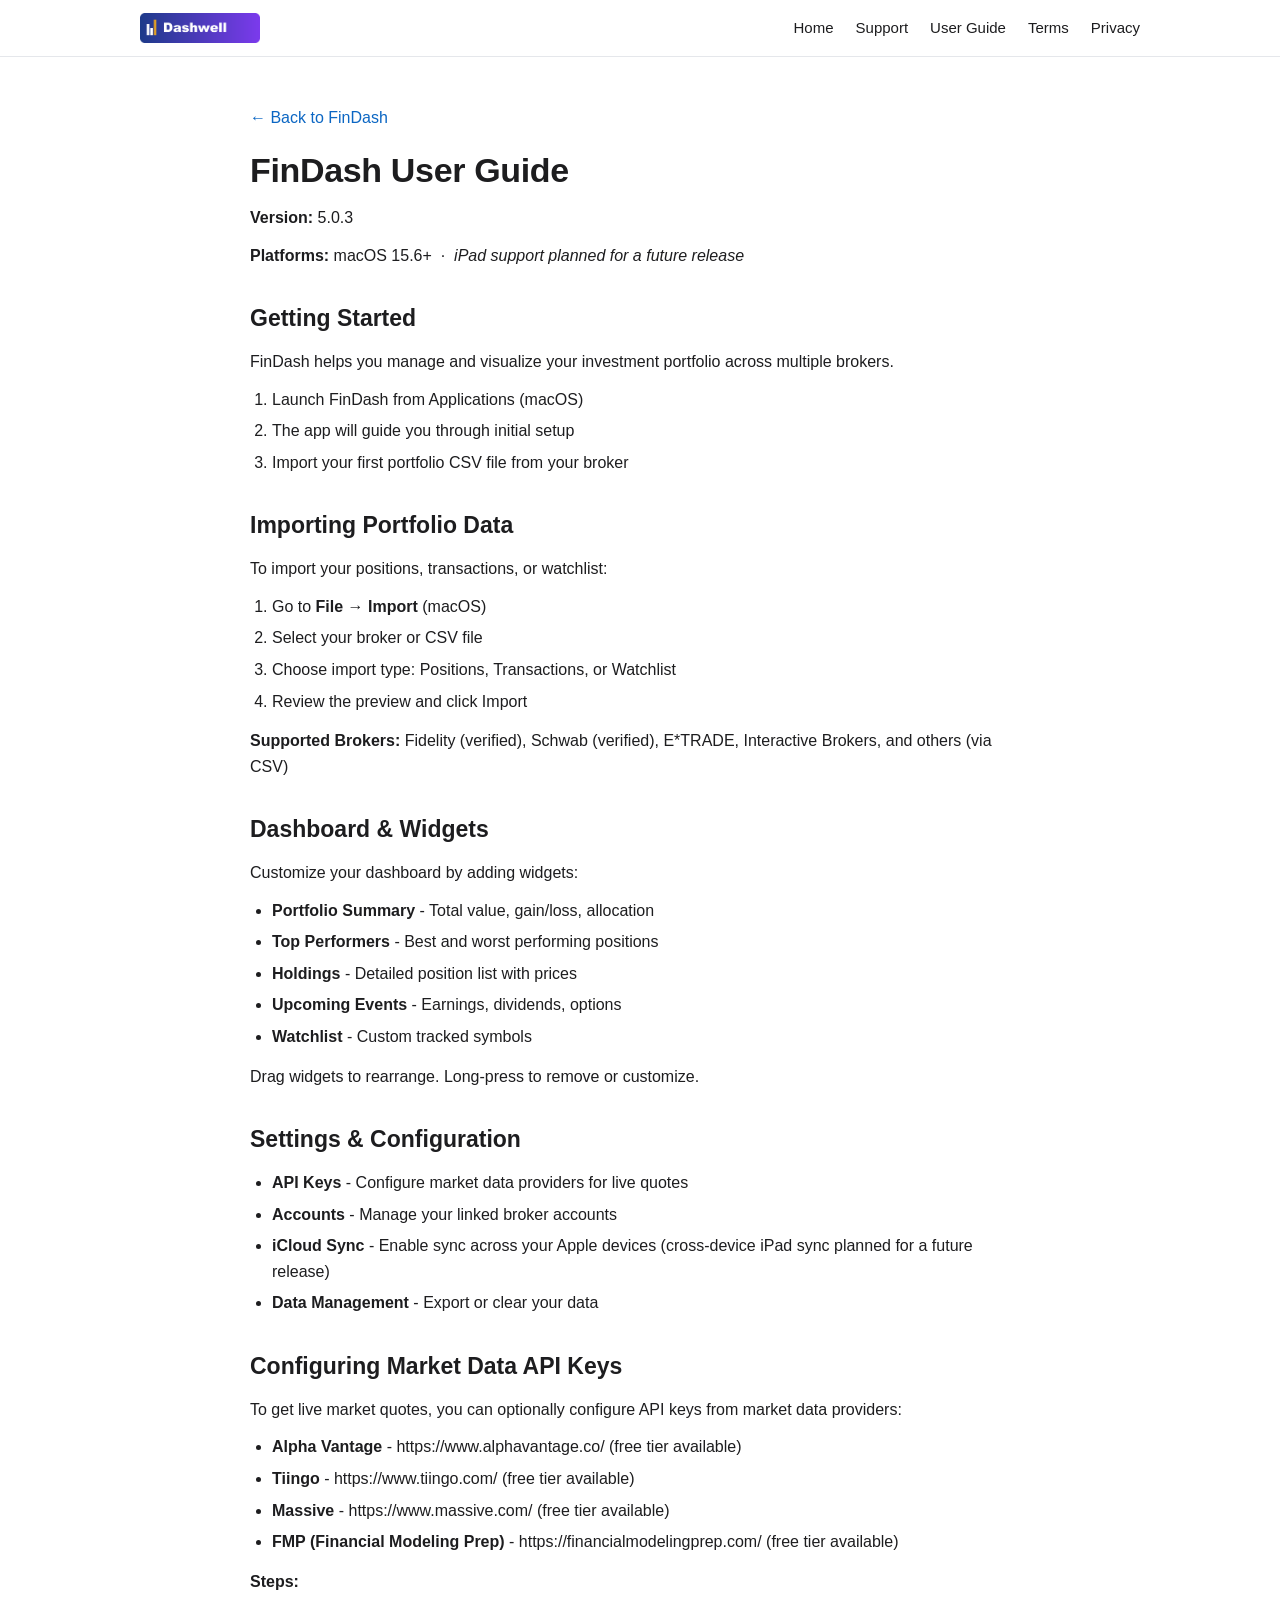
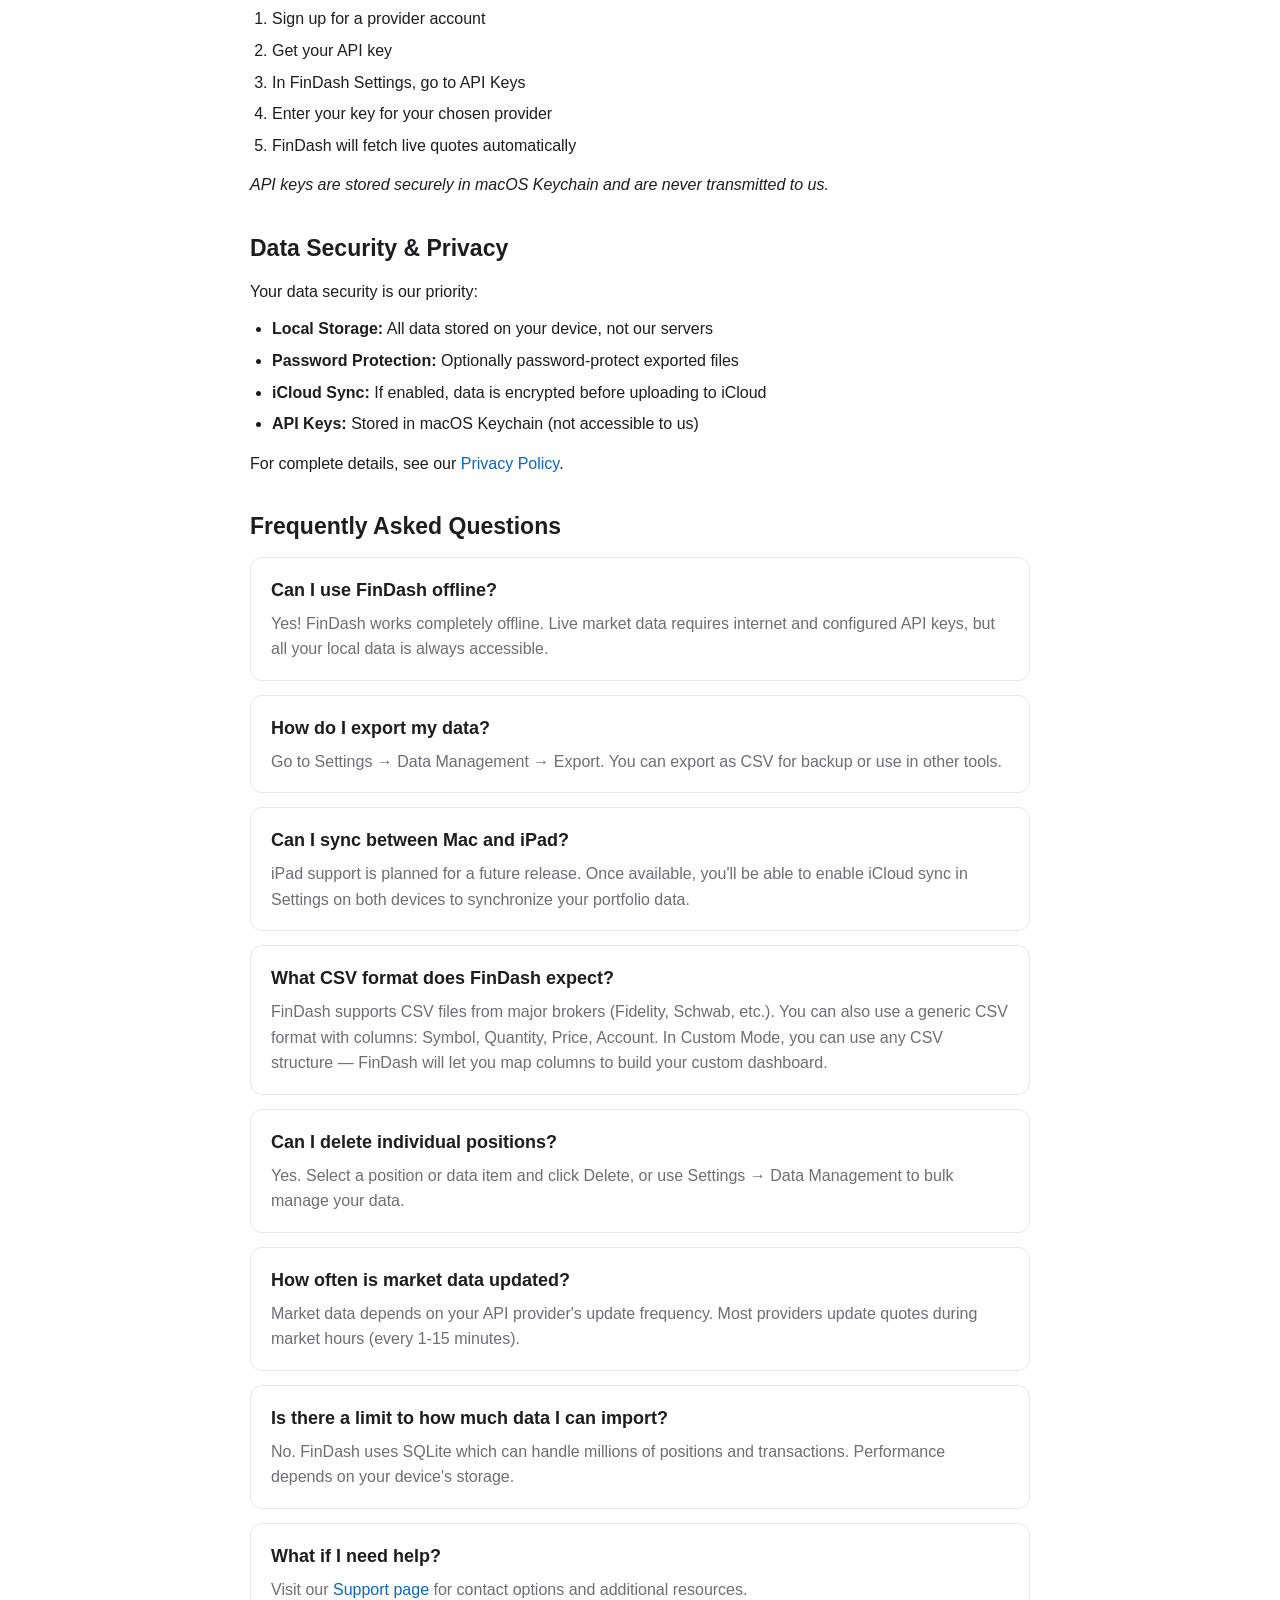
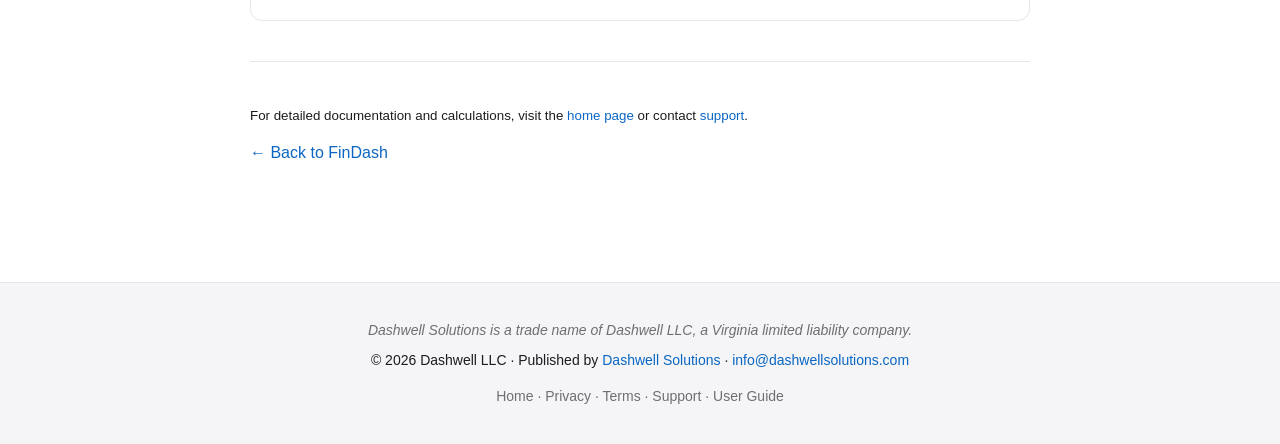
==== commit 2508c0ac: "Rebrand: branded standalone site replacing redirect stubs Full FinDash product site matching dashwel" ====
--- a/docs/guide.html
+++ b/docs/guide.html
@@ -2,20 +2,158 @@
 <html lang="en">
 <head>
     <meta charset="UTF-8">
-    <meta http-equiv="refresh" content="0; url=https://dashwellsolutions.com/findash/guide">
+    <meta name="viewport" content="width=device-width, initial-scale=1.0">
+    <title>User Guide — FinDash</title>
     <link rel="canonical" href="https://dashwellsolutions.com/findash/guide">
-    <title>Redirecting to dashwellsolutions.com…</title>
-    <style>
-        body { font-family: -apple-system, sans-serif; text-align: center;
-               padding: 80px 20px; color: #555; }
-        a { color: #007AFF; }
-    </style>
+    <link rel="icon" type="image/png" href="assets/favicon.png">
+    <link rel="stylesheet" href="style.css">
 </head>
 <body>
-    <script>window.location.replace("https://dashwellsolutions.com/findash/guide");</script>
-    <p>This page has moved to
-       <a href="https://dashwellsolutions.com/findash/guide">https://dashwellsolutions.com/findash/guide</a>.</p>
-    <p><small>If you are not redirected automatically,
-       <a href="https://dashwellsolutions.com/findash/guide">click here</a>.</small></p>
+    <header class="site-header">
+        <div class="container nav">
+            <a class="brand" href="https://dashwellsolutions.com"><img class="brand-logo" src="assets/dashwell-logo.png" alt="Dashwell Solutions"></a>
+            <nav><ul class="nav-links">
+                <li><a href="index.html">Home</a></li>
+                <li><a href="support.html">Support</a></li>
+                <li><a href="guide.html">User Guide</a></li>
+                <li><a href="terms.html">Terms</a></li>
+                <li><a href="privacy.html">Privacy</a></li>
+            </ul></nav>
+        </div>
+    </header>
+
+    <main class="container content">
+        <p><a href="index.html">← Back to FinDash</a></p>
+        <h1>FinDash User Guide</h1>
+        <p><strong>Version:</strong> 5.0.3</p>
+        <p><strong>Platforms:</strong> macOS 15.6+ &nbsp;·&nbsp; <em>iPad support planned for a future release</em></p>
+
+        <section id="getting-started">
+            <h2>Getting Started</h2>
+            <p>FinDash helps you manage and visualize your investment portfolio across multiple brokers.</p>
+            <ol>
+                <li>Launch FinDash from Applications (macOS)</li>
+                <li>The app will guide you through initial setup</li>
+                <li>Import your first portfolio CSV file from your broker</li>
+            </ol>
+        </section>
+
+        <section id="importing">
+            <h2>Importing Portfolio Data</h2>
+            <p>To import your positions, transactions, or watchlist:</p>
+            <ol>
+                <li>Go to <strong>File → Import</strong> (macOS)</li>
+                <li>Select your broker or CSV file</li>
+                <li>Choose import type: Positions, Transactions, or Watchlist</li>
+                <li>Review the preview and click Import</li>
+            </ol>
+            <p><strong>Supported Brokers:</strong> Fidelity (verified), Schwab (verified), E*TRADE, Interactive Brokers, and others (via CSV)</p>
+        </section>
+
+        <section id="dashboard">
+            <h2>Dashboard &amp; Widgets</h2>
+            <p>Customize your dashboard by adding widgets:</p>
+            <ul>
+                <li><strong>Portfolio Summary</strong> - Total value, gain/loss, allocation</li>
+                <li><strong>Top Performers</strong> - Best and worst performing positions</li>
+                <li><strong>Holdings</strong> - Detailed position list with prices</li>
+                <li><strong>Upcoming Events</strong> - Earnings, dividends, options</li>
+                <li><strong>Watchlist</strong> - Custom tracked symbols</li>
+            </ul>
+            <p>Drag widgets to rearrange. Long-press to remove or customize.</p>
+        </section>
+
+        <section id="settings">
+            <h2>Settings &amp; Configuration</h2>
+            <ul>
+                <li><strong>API Keys</strong> - Configure market data providers for live quotes</li>
+                <li><strong>Accounts</strong> - Manage your linked broker accounts</li>
+                <li><strong>iCloud Sync</strong> - Enable sync across your Apple devices (cross-device iPad sync planned for a future release)</li>
+                <li><strong>Data Management</strong> - Export or clear your data</li>
+            </ul>
+        </section>
+
+        <section id="api-keys">
+            <h2>Configuring Market Data API Keys</h2>
+            <p>To get live market quotes, you can optionally configure API keys from market data providers:</p>
+            <ul>
+                <li><strong>Alpha Vantage</strong> - https://www.alphavantage.co/ (free tier available)</li>
+                <li><strong>Tiingo</strong> - https://www.tiingo.com/ (free tier available)</li>
+                <li><strong>Massive</strong> - https://www.massive.com/ (free tier available)</li>
+                <li><strong>FMP (Financial Modeling Prep)</strong> - https://financialmodelingprep.com/ (free tier available)</li>
+            </ul>
+            <p><strong>Steps:</strong></p>
+            <ol>
+                <li>Sign up for a provider account</li>
+                <li>Get your API key</li>
+                <li>In FinDash Settings, go to API Keys</li>
+                <li>Enter your key for your chosen provider</li>
+                <li>FinDash will fetch live quotes automatically</li>
+            </ol>
+            <p><em>API keys are stored securely in macOS Keychain and are never transmitted to us.</em></p>
+        </section>
+
+        <section id="data-security">
+            <h2>Data Security &amp; Privacy</h2>
+            <p>Your data security is our priority:</p>
+            <ul>
+                <li><strong>Local Storage:</strong> All data stored on your device, not our servers</li>
+                <li><strong>Password Protection:</strong> Optionally password-protect exported files</li>
+                <li><strong>iCloud Sync:</strong> If enabled, data is encrypted before uploading to iCloud</li>
+                <li><strong>API Keys:</strong> Stored in macOS Keychain (not accessible to us)</li>
+            </ul>
+            <p>For complete details, see our <a href="privacy.html">Privacy Policy</a>.</p>
+        </section>
+
+        <section id="faq">
+            <h2>Frequently Asked Questions</h2>
+
+            <div class="faq-item">
+                <h3>Can I use FinDash offline?</h3>
+                <p>Yes! FinDash works completely offline. Live market data requires internet and configured API keys, but all your local data is always accessible.</p>
+            </div>
+            <div class="faq-item">
+                <h3>How do I export my data?</h3>
+                <p>Go to Settings → Data Management → Export. You can export as CSV for backup or use in other tools.</p>
+            </div>
+            <div class="faq-item">
+                <h3>Can I sync between Mac and iPad?</h3>
+                <p>iPad support is planned for a future release. Once available, you'll be able to enable iCloud sync in Settings on both devices to synchronize your portfolio data.</p>
+            </div>
+            <div class="faq-item">
+                <h3>What CSV format does FinDash expect?</h3>
+                <p>FinDash supports CSV files from major brokers (Fidelity, Schwab, etc.). You can also use a generic CSV format with columns: Symbol, Quantity, Price, Account. In Custom Mode, you can use any CSV structure — FinDash will let you map columns to build your custom dashboard.</p>
+            </div>
+            <div class="faq-item">
+                <h3>Can I delete individual positions?</h3>
+                <p>Yes. Select a position or data item and click Delete, or use Settings → Data Management to bulk manage your data.</p>
+            </div>
+            <div class="faq-item">
+                <h3>How often is market data updated?</h3>
+                <p>Market data depends on your API provider's update frequency. Most providers update quotes during market hours (every 1-15 minutes).</p>
+            </div>
+            <div class="faq-item">
+                <h3>Is there a limit to how much data I can import?</h3>
+                <p>No. FinDash uses SQLite which can handle millions of positions and transactions. Performance depends on your device's storage.</p>
+            </div>
+            <div class="faq-item">
+                <h3>What if I need help?</h3>
+                <p>Visit our <a href="support.html">Support page</a> for contact options and additional resources.</p>
+            </div>
+        </section>
+
+        <hr>
+
+        <p><small>For detailed documentation and calculations, visit the <a href="index.html">home page</a> or contact <a href="support.html">support</a>.</small></p>
+        <p><a href="index.html">← Back to FinDash</a></p>
+    </main>
+
+    <footer class="site-footer">
+        <div class="container">
+            <p class="footer-legal">Dashwell Solutions is a trade name of Dashwell LLC, a Virginia limited liability company.</p>
+            <p class="footer-copy">© 2026 Dashwell LLC · Published by <a href="https://dashwellsolutions.com">Dashwell Solutions</a> · <a href="mailto:info@dashwellsolutions.com">info@dashwellsolutions.com</a></p>
+            <p class="footer-links"><a href="index.html">Home</a> · <a href="privacy.html">Privacy</a> · <a href="terms.html">Terms</a> · <a href="support.html">Support</a> · <a href="guide.html">User Guide</a></p>
+        </div>
+    </footer>
 </body>
 </html>
--- a/docs/style.css
+++ b/docs/style.css
@@ -0,0 +1,236 @@
+/* ============================================================================
+   Dashwell app sites — shared stylesheet
+   Matches the look & feel of dashwellsolutions.com (MacPaw-style: white cards,
+   1px #e5e7eb borders, 16px radius, black hero, Dashwell logo header).
+
+   CANONICAL COPY: Dashwell/web-shared/github-pages-style.css
+   Deployed identically to:
+     - findash-website/docs/style.css
+     - dashcsv-website/docs/style.css
+   Edit the canonical copy, then copy into both repos' docs/ and push.
+   ========================================================================== */
+
+:root {
+  --ink:    #1d1d1f;   /* primary text */
+  --muted:  #6e6e73;   /* secondary text */
+  --border: #e5e7eb;   /* card / hairline border */
+  --bg:     #ffffff;   /* page background */
+  --soft:   #f5f5f7;   /* subtle fill */
+  --link:   #0b66c3;   /* inline links in body copy */
+  --maxw:   1040px;    /* page container width */
+  --readw:   820px;    /* readable column for legal/guide pages */
+}
+
+* { margin: 0; padding: 0; box-sizing: border-box; }
+
+html { scroll-behavior: smooth; }
+
+body {
+  font-family: -apple-system, BlinkMacSystemFont, "Segoe UI", Roboto, Helvetica, Arial, sans-serif;
+  line-height: 1.6;
+  color: var(--ink);
+  background: var(--bg);
+  -webkit-font-smoothing: antialiased;
+}
+
+a { color: var(--link); text-decoration: none; }
+a:hover { text-decoration: underline; }
+
+img { max-width: 100%; height: auto; }
+
+.container {
+  max-width: var(--maxw);
+  margin: 0 auto;
+  padding: 0 20px;
+}
+
+/* ---------- Header ---------- */
+.site-header {
+  position: sticky;
+  top: 0;
+  z-index: 100;
+  background: rgba(255,255,255,0.85);
+  backdrop-filter: saturate(180%) blur(12px);
+  -webkit-backdrop-filter: saturate(180%) blur(12px);
+  border-bottom: 1px solid var(--border);
+}
+.site-header .nav {
+  display: flex;
+  align-items: center;
+  justify-content: space-between;
+  gap: 20px;
+  height: 56px;
+}
+.brand { display: inline-flex; align-items: center; }
+.brand:hover { text-decoration: none; }
+.brand-logo { height: 30px; width: auto; display: block; }
+.nav-links {
+  display: flex;
+  align-items: center;
+  gap: 22px;
+  list-style: none;
+  flex-wrap: wrap;
+}
+.nav-links a {
+  color: var(--ink);
+  font-size: 15px;
+  font-weight: 500;
+}
+.nav-links a:hover { color: var(--muted); text-decoration: none; }
+
+/* ---------- Buttons ---------- */
+.btn {
+  display: inline-block;
+  padding: 12px 26px;
+  border-radius: 8px;
+  font-size: 16px;
+  font-weight: 600;
+  line-height: 1.2;
+  text-align: center;
+  border: 1px solid transparent;
+  cursor: pointer;
+  transition: background .15s ease, color .15s ease, border-color .15s ease;
+}
+.btn:hover { text-decoration: none; }
+.btn-primary { background: var(--ink); color: #fff; }
+.btn-primary:hover { background: #000; color: #fff; }
+.btn-outline { background: transparent; color: var(--ink); border-color: #d2d2d7; }
+.btn-outline:hover { background: var(--ink); color: #fff; }
+
+.btn-row {
+  display: flex;
+  gap: 14px;
+  flex-wrap: wrap;
+  justify-content: center;
+  margin-top: 28px;
+}
+
+/* ---------- Hero (index only) ---------- */
+.hero {
+  background: #000;
+  color: #fff;
+  text-align: center;
+  padding: 72px 20px;
+}
+.hero .app-icon {
+  width: 120px;
+  height: 120px;
+  border-radius: 22px;
+  margin: 0 auto 22px;
+  display: block;
+  box-shadow: 0 8px 30px rgba(0,0,0,0.35);
+}
+.hero h1 { font-size: 48px; line-height: 1.05; letter-spacing: -0.02em; }
+.hero .tagline { font-size: 21px; margin-top: 14px; opacity: 0.95; }
+.hero .platform { font-size: 16px; margin-top: 8px; opacity: 0.75; }
+.hero .note { font-size: 13px; margin-top: 18px; opacity: 0.6; }
+.hero .btn-primary { background: #fff; color: var(--ink); }
+.hero .btn-primary:hover { background: #ededed; }
+.hero .btn-outline { color: #fff; border-color: rgba(255,255,255,0.45); }
+.hero .btn-outline:hover { background: #fff; color: var(--ink); }
+
+/* ---------- Sections ---------- */
+.section { padding: 56px 0; }
+.section-title {
+  text-align: center;
+  font-size: 32px;
+  letter-spacing: -0.01em;
+  margin-bottom: 36px;
+}
+.section-lead { text-align: center; color: var(--muted); margin: -20px auto 32px; max-width: 640px; }
+
+/* ---------- Feature cards ---------- */
+.features {
+  display: grid;
+  grid-template-columns: repeat(auto-fit, minmax(280px, 1fr));
+  gap: 20px;
+}
+.card {
+  background: #fff;
+  border: 1px solid var(--border);
+  border-radius: 16px;
+  padding: 24px;
+}
+.card h3 { font-size: 19px; margin-bottom: 8px; }
+.card p { color: var(--muted); }
+
+/* ---------- Legal / Support buttons row on index ---------- */
+.legal-cta {
+  display: flex;
+  gap: 12px;
+  flex-wrap: wrap;
+  justify-content: center;
+  margin-top: 8px;
+}
+.legal-note { text-align: center; color: var(--muted); font-size: 14px; margin-top: 20px; }
+.legal-note em { font-style: italic; }
+
+/* ---------- Content pages (privacy / terms / support / guide) ---------- */
+.content {
+  max-width: var(--readw);
+  margin: 0 auto;
+  padding-top: 48px;
+  padding-bottom: 64px;
+}
+.content > h1 { font-size: 34px; letter-spacing: -0.01em; margin-bottom: 8px; }
+.content section { margin-top: 32px; }
+.content h2 { font-size: 23px; margin-bottom: 12px; }
+.content h3 { font-size: 18px; margin-bottom: 6px; }
+.content p { margin-bottom: 12px; }
+.content ul, .content ol { margin: 0 0 14px 22px; }
+.content li { margin-bottom: 6px; }
+.content hr { border: none; border-top: 1px solid var(--border); margin: 40px 0; }
+.content code { background: var(--soft); padding: 2px 6px; border-radius: 5px; font-size: 0.9em; }
+
+/* FAQ */
+.faq-item {
+  border: 1px solid var(--border);
+  border-radius: 12px;
+  padding: 18px 20px;
+  margin-bottom: 14px;
+}
+.faq-item h3 { margin-bottom: 6px; }
+.faq-item p { margin-bottom: 0; color: var(--muted); }
+
+/* ---------- Contact form ---------- */
+.contact-form { margin-top: 16px; max-width: 560px; }
+.form-group { margin-bottom: 16px; }
+.form-group label { display: block; font-weight: 600; font-size: 14px; margin-bottom: 6px; }
+.form-group input,
+.form-group textarea {
+  width: 100%;
+  padding: 11px 13px;
+  font: inherit;
+  color: var(--ink);
+  background: #fff;
+  border: 1px solid var(--border);
+  border-radius: 8px;
+}
+.form-group input:focus,
+.form-group textarea:focus {
+  outline: none;
+  border-color: var(--ink);
+  box-shadow: 0 0 0 3px rgba(29,29,31,0.08);
+}
+
+/* ---------- Footer ---------- */
+.site-footer {
+  border-top: 1px solid var(--border);
+  background: var(--soft);
+  padding: 36px 0;
+  margin-top: 40px;
+  text-align: center;
+}
+.site-footer .footer-legal { color: var(--muted); font-size: 14px; font-style: italic; }
+.site-footer .footer-copy { font-size: 14px; margin-top: 8px; }
+.site-footer .footer-links { margin-top: 14px; font-size: 14px; color: var(--muted); }
+.site-footer .footer-links a { color: var(--muted); }
+
+/* ---------- Responsive ---------- */
+@media (max-width: 640px) {
+  .hero h1 { font-size: 38px; }
+  .hero .tagline { font-size: 18px; }
+  .section-title { font-size: 27px; }
+  .nav-links { gap: 14px; }
+  .nav-links a { font-size: 14px; }
+}
